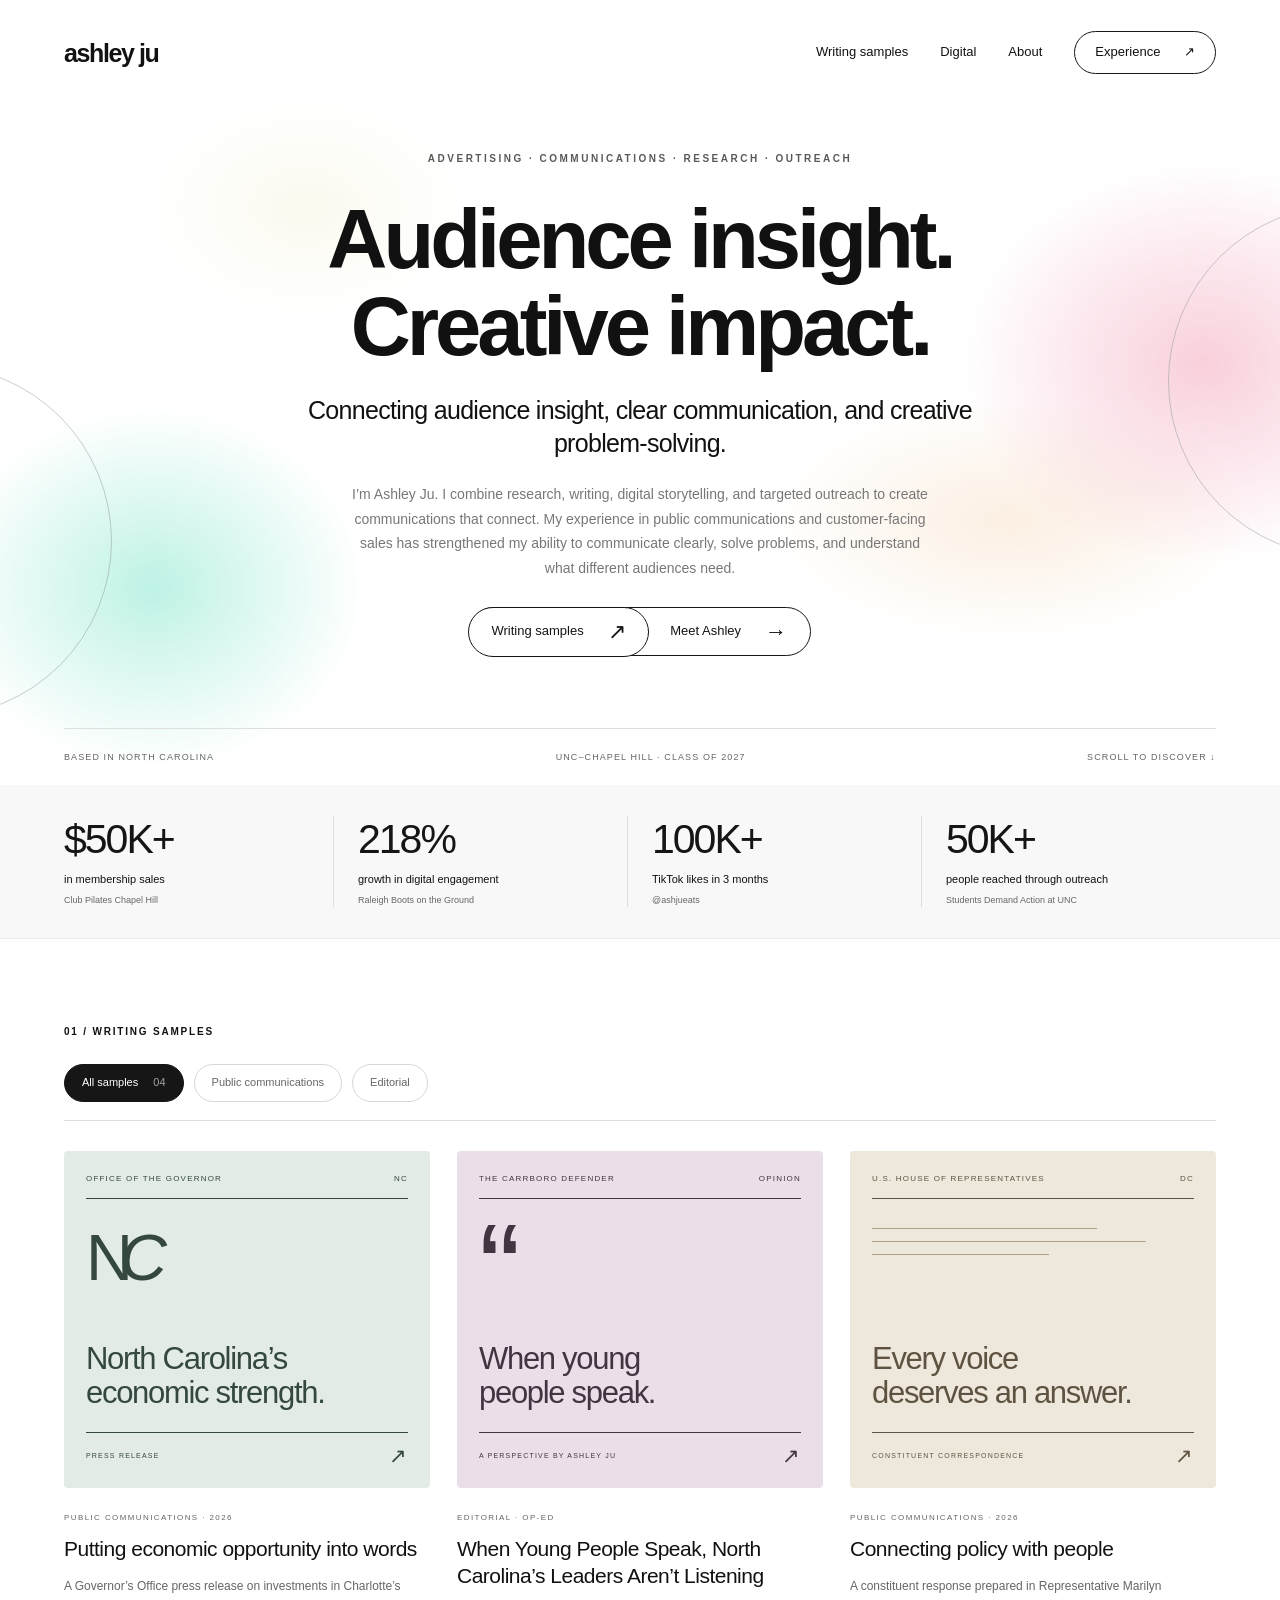
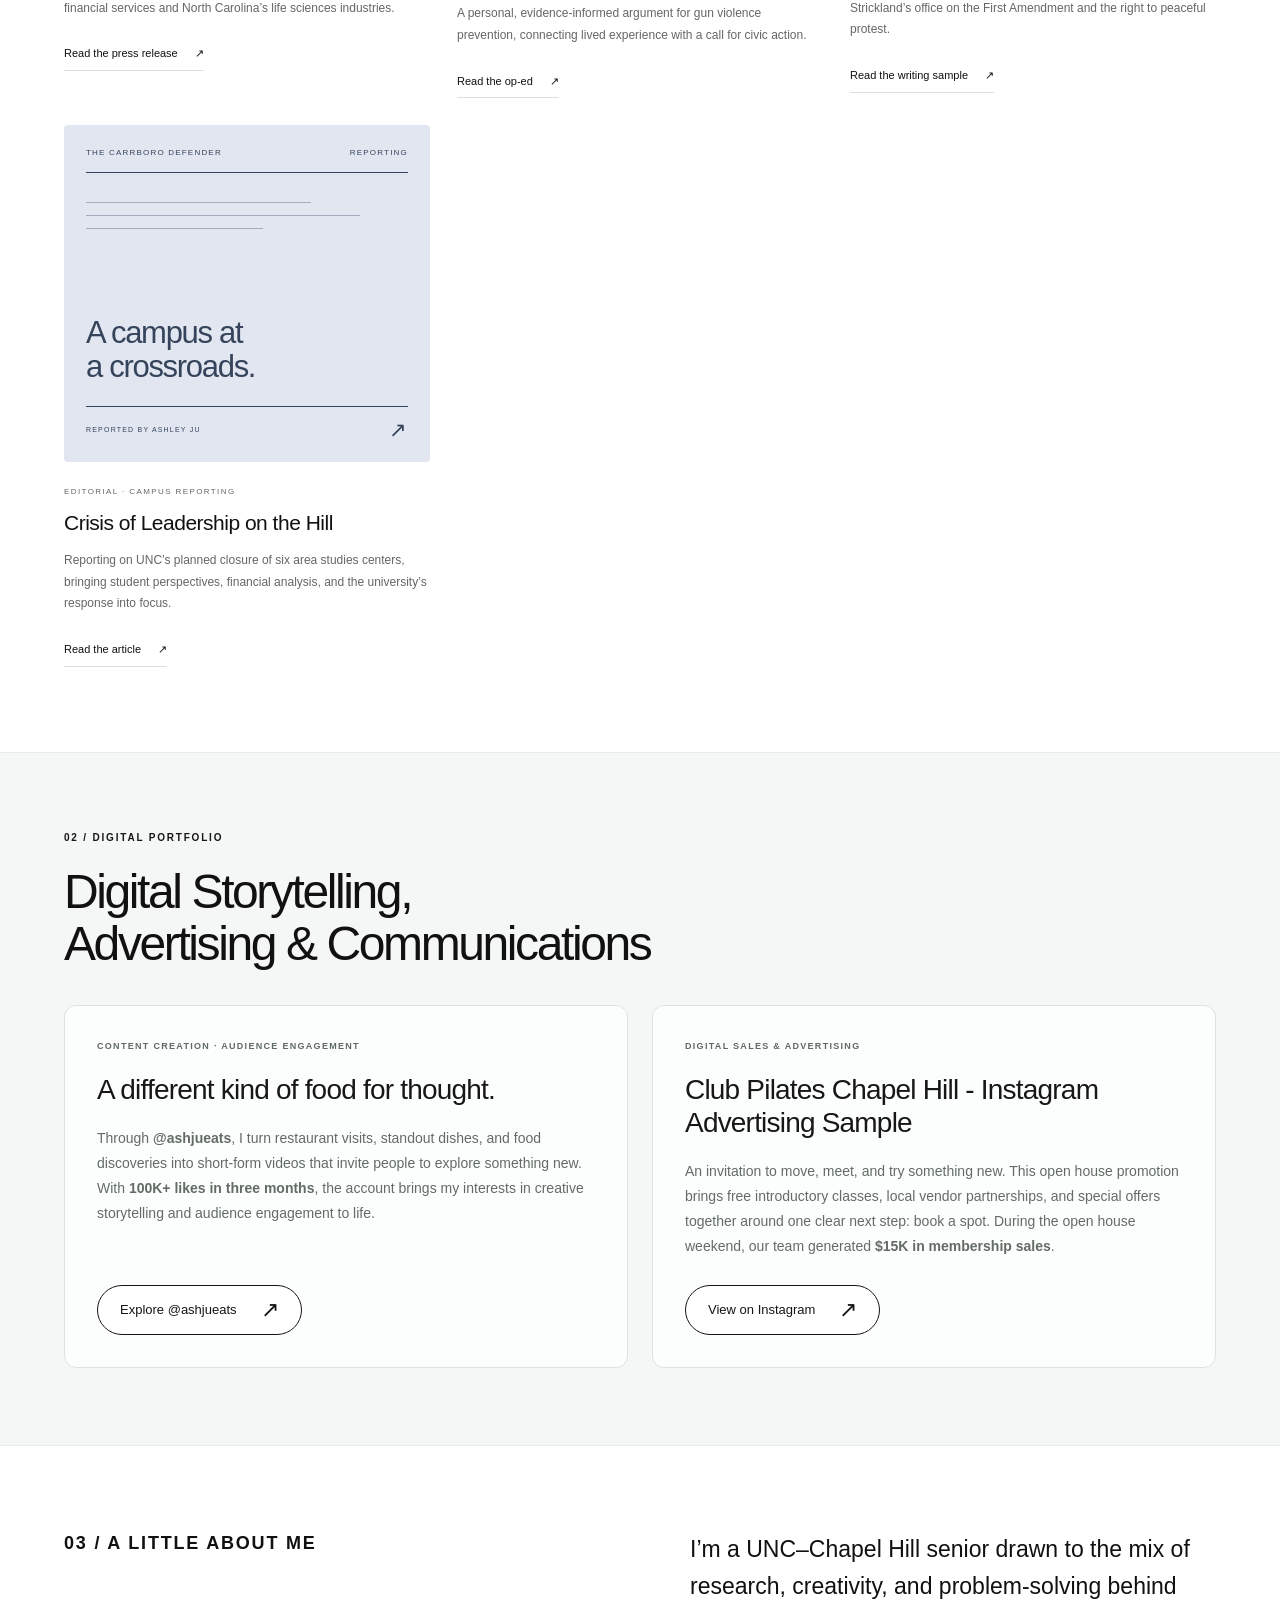
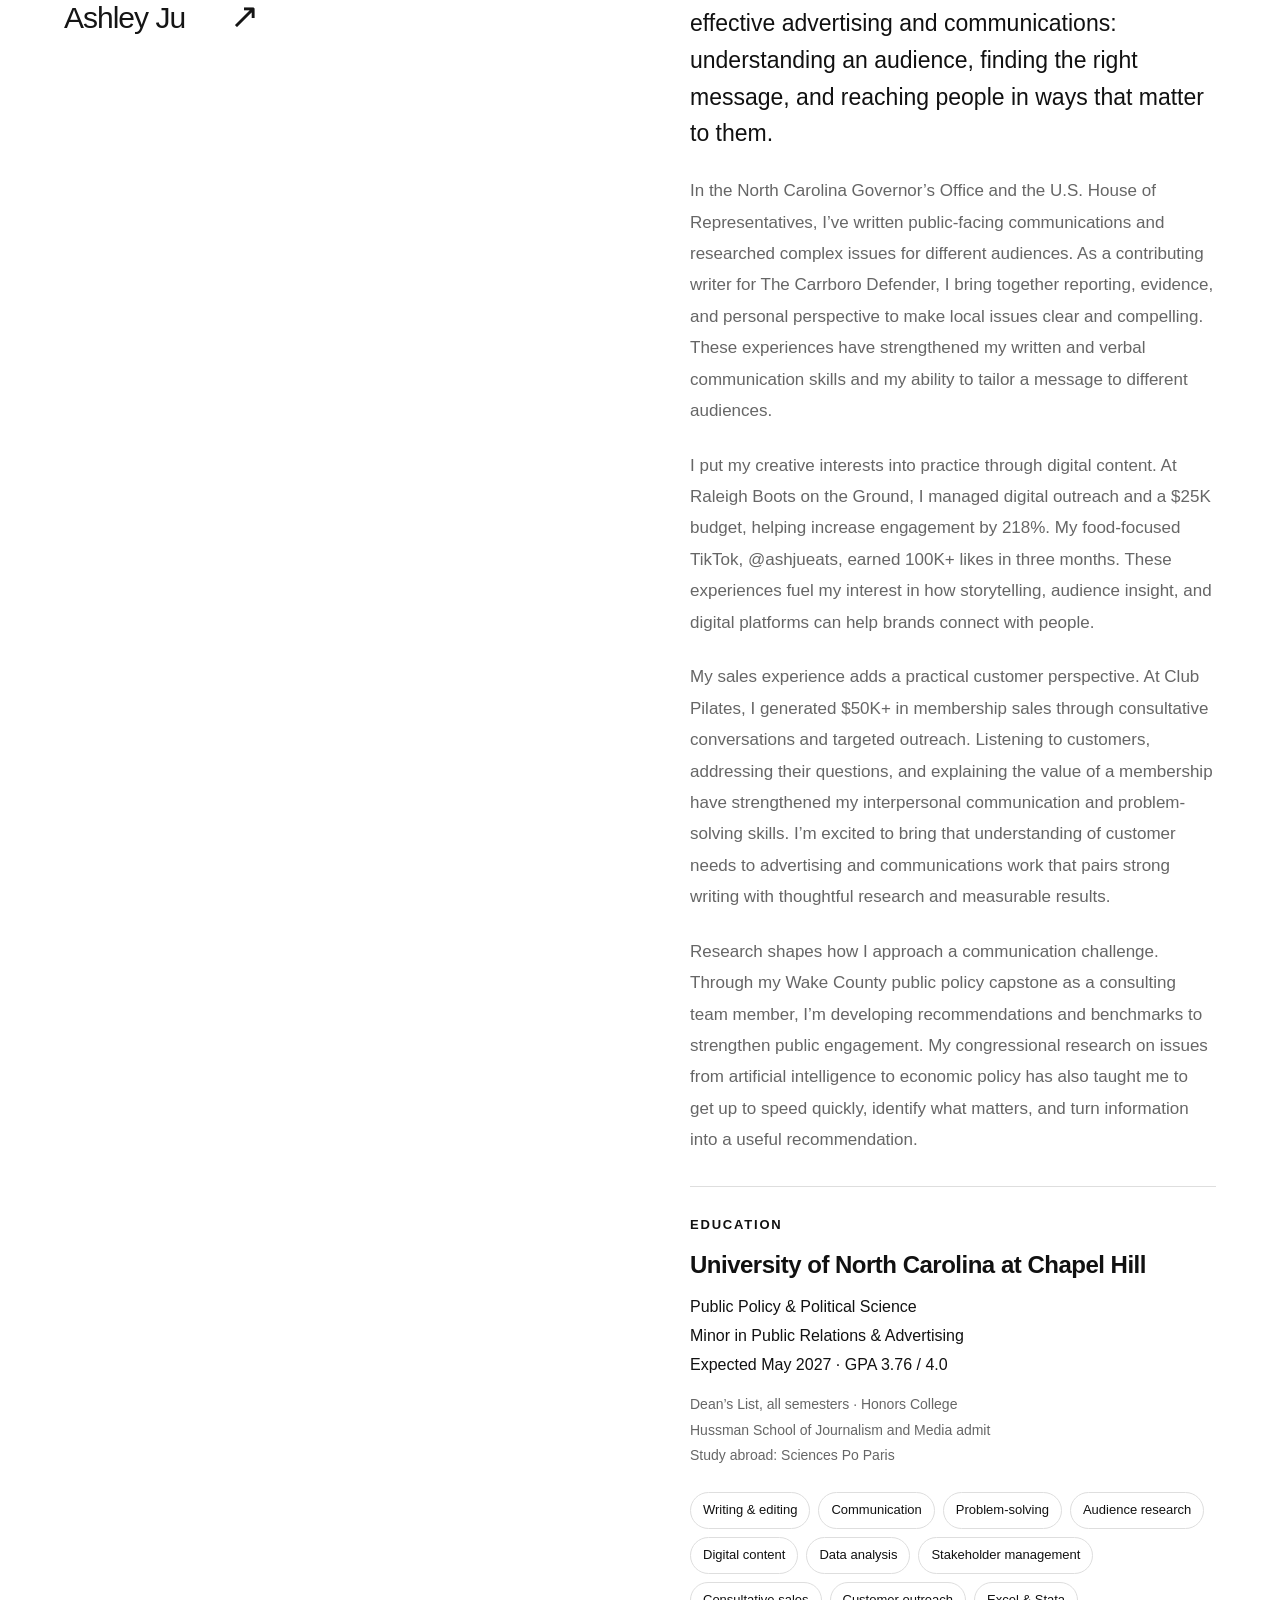
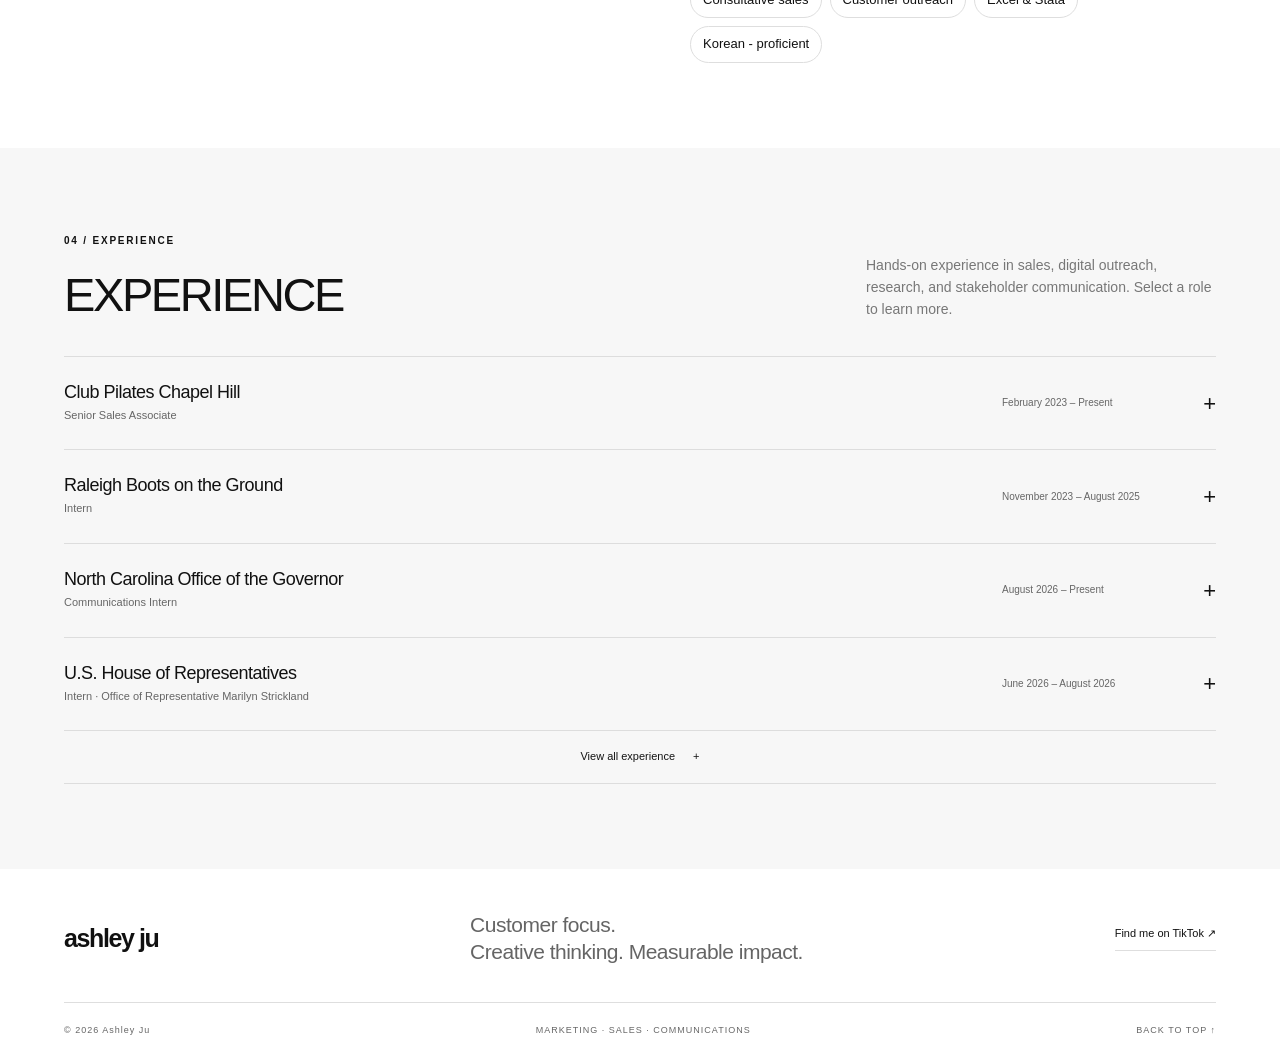
==== index.html @ 89a399e0 "Add files via upload" ====
<!doctype html>
<html lang="en"><head><meta charset="utf-8"><meta name="viewport" content="width=device-width,initial-scale=1"><meta name="description" content="Ashley Ju  -  research-driven writing, communications, and digital storytelling, with interests in advertising and audience strategy."><meta name="theme-color" content="#ffffff"><title>Ashley Ju | Writing, Communications & Marketing</title><link rel="icon" href="assets/favicon.svg"><link rel="stylesheet" href="style.css"></head>
<body><a class="skip" href="#main">Skip to content</a>
<header><a class="brand" href="#" aria-label="Ashley Ju home">ashley ju</a><nav aria-label="Main navigation"><a href="#work">Writing samples</a><a href="#digital">Digital</a><a href="#about">About</a><a class="nav-last" href="#experience">Experience <span>↗</span></a></nav></header>
<main id="main"><section class="hero wrap"><div class="eyebrow">ADVERTISING · COMMUNICATIONS · RESEARCH · OUTREACH</div><div class="hero-grid"><div><h1><span>Audience insight.</span><span>Creative impact.</span></h1><p class="hero-subtitle">Connecting audience insight, clear communication, and creative problem-solving.</p><p class="intro">I’m Ashley Ju. I combine research, writing, digital storytelling, and targeted outreach to create communications that connect. My experience in public communications and customer-facing sales has strengthened my ability to communicate clearly, solve problems, and understand what different audiences need.</p><div class="hero-actions"><a class="button" href="#work">Writing samples <span>↗</span></a><a class="button secondary" href="#about">Meet Ashley <span>→</span></a></div></div></div><div class="hero-foot"><span>BASED IN NORTH CAROLINA</span><span>UNC–CHAPEL HILL · CLASS OF 2027</span><a href="#work">SCROLL TO DISCOVER ↓</a></div></section>
<section class="metrics" aria-label="Selected results"><div class="wrap metric-grid"><div><strong>$50K+</strong><span>in membership sales<small>Club Pilates Chapel Hill</small></span></div><div><strong>218%</strong><span>growth in digital engagement<small>Raleigh Boots on the Ground</small></span></div><div><strong>100K+</strong><span>TikTok likes in 3 months<small>@ashjueats</small></span></div><div><strong>50K+</strong><span>people reached through outreach<small>Students Demand Action at UNC</small></span></div></div></section>
<section class="wrap section" id="work"><h2 class="eyebrow samples-label">01 / WRITING SAMPLES</h2><div class="filters" role="group" aria-label="Filter writing samples"><button class="active" data-filter="all" aria-pressed="true">All samples <span>04</span></button><button data-filter="public" aria-pressed="false">Public communications</button><button data-filter="editorial" aria-pressed="false">Editorial</button></div>
<div class="work-grid">
<article class="work-card" data-category="public"><a class="cover cover-press" href="assets/In%20Charlotte%2C%20Governor%20Stein%20Celebrates%20North%20Carolina%E2%80%99s%20Economic%20Strength.pdf" target="_blank" rel="noopener" aria-label="Read Governor’s Office press release PDF"><div class="cover-top">OFFICE OF THE GOVERNOR<span>NC</span></div><div class="press-mark">N<span>C</span></div><div class="cover-title">North Carolina’s<br>economic strength.</div><div class="cover-bottom">PRESS RELEASE<span>↗</span></div></a><div class="card-meta">PUBLIC COMMUNICATIONS · 2026</div><h3>Putting economic opportunity into words</h3><p>A Governor’s Office press release on investments in Charlotte’s financial services and North Carolina’s life sciences industries.</p><a class="text-link" href="assets/In%20Charlotte%2C%20Governor%20Stein%20Celebrates%20North%20Carolina%E2%80%99s%20Economic%20Strength.pdf" target="_blank" rel="noopener">Read the press release <span>↗</span></a></article>
<article class="work-card" data-category="editorial"><a class="cover cover-opinion" href="assets/When%20Young%20People%20Speak%2C%20North%20Carolina%E2%80%99s%20Leaders%20Aren%E2%80%99t%20Listening.pdf" target="_blank" rel="noopener" aria-label="Read Ashley Ju’s op-ed PDF"><div class="cover-top">THE CARRBORO DEFENDER<span>OPINION</span></div><div class="quote-mark">“</div><div class="cover-title">When young<br>people speak.</div><div class="cover-bottom">A PERSPECTIVE BY ASHLEY JU<span>↗</span></div></a><div class="card-meta">EDITORIAL · OP-ED</div><h3>When Young People Speak, North Carolina’s Leaders Aren’t Listening</h3><p>A personal, evidence-informed argument for gun violence prevention, connecting lived experience with a call for civic action.</p><a class="text-link" href="assets/When%20Young%20People%20Speak%2C%20North%20Carolina%E2%80%99s%20Leaders%20Aren%E2%80%99t%20Listening.pdf" target="_blank" rel="noopener">Read the op-ed <span>↗</span></a></article>
<article class="work-card" data-category="public"><a class="cover cover-house" href="assets/constituent-correspondence.pdf" target="_blank" rel="noopener" aria-label="Read congressional writing sample PDF"><div class="cover-top">U.S. HOUSE OF REPRESENTATIVES<span>DC</span></div><div class="letter-lines"><span></span><span></span><span></span></div><div class="cover-title">Every voice<br>deserves an answer.</div><div class="cover-bottom">CONSTITUENT CORRESPONDENCE<span>↗</span></div></a><div class="card-meta">PUBLIC COMMUNICATIONS · 2026</div><h3>Connecting policy with people</h3><p>A constituent response prepared in Representative Marilyn Strickland’s office on the First Amendment and the right to peaceful protest.</p><a class="text-link" href="assets/constituent-correspondence.pdf" target="_blank" rel="noopener">Read the writing sample <span>↗</span></a></article>
<article class="work-card" data-category="editorial"><a class="cover cover-reporting" href="assets/AREA%20STUDIES%20CENTERS%20CLOSING.pdf" target="_blank" rel="noopener" aria-label="Read Crisis of Leadership on the Hill PDF"><div class="cover-top">THE CARRBORO DEFENDER<span>REPORTING</span></div><div class="letter-lines"><span></span><span></span><span></span></div><div class="cover-title">A campus at<br>a crossroads.</div><div class="cover-bottom">REPORTED BY ASHLEY JU<span>↗</span></div></a><div class="card-meta">EDITORIAL · CAMPUS REPORTING</div><h3>Crisis of Leadership on the Hill</h3><p>Reporting on UNC’s planned closure of six area studies centers, bringing student perspectives, financial analysis, and the university’s response into focus.</p><a class="text-link" href="assets/AREA%20STUDIES%20CENTERS%20CLOSING.pdf" target="_blank" rel="noopener">Read the article <span>↗</span></a></article>
</div></section>
<section id="digital" class="digital"><div class="wrap digital-showcase"><div class="eyebrow">02 / DIGITAL PORTFOLIO</div><h2>Digital Storytelling,<br>Advertising &amp; Communications</h2><div class="digital-features"><article class="digital-feature"><div class="feature-category">CONTENT CREATION · AUDIENCE ENGAGEMENT</div><h3>A different kind of food for thought.</h3><p>Through <strong>@ashjueats</strong>, I turn restaurant visits, standout dishes, and food discoveries into short-form videos that invite people to explore something new. With <strong>100K+ likes in three months</strong>, the account brings my interests in creative storytelling and audience engagement to life.</p><a class="button light" href="https://www.tiktok.com/@ashjueats" target="_blank" rel="noopener">Explore @ashjueats <span>↗</span></a></article><article class="digital-feature"><div class="feature-category">DIGITAL SALES &amp; ADVERTISING</div><h3>Club Pilates Chapel Hill - Instagram Advertising Sample</h3><p>An invitation to move, meet, and try something new. This open house promotion brings free introductory classes, local vendor partnerships, and special offers together around one clear next step: book a spot. During the open house weekend, our team generated <strong>$15K in membership sales</strong>.</p><a class="button light" href="https://www.instagram.com/p/DWKb-F-Afgs/" target="_blank" rel="noopener">View on Instagram <span>↗</span></a></article></div></div></section>
<section class="wrap section" id="about"><div class="about-grid"><div><h2 class="eyebrow about-label">03 / A LITTLE ABOUT ME</h2><div class="signature">Ashley Ju <span>↗</span></div></div><div class="about-copy"><p class="large">I’m a UNC–Chapel Hill senior drawn to the mix of research, creativity, and problem-solving behind effective advertising and communications: understanding an audience, finding the right message, and reaching people in ways that matter to them.</p><p>In the North Carolina Governor’s Office and the U.S. House of Representatives, I’ve written public-facing communications and researched complex issues for different audiences. As a contributing writer for The Carrboro Defender, I bring together reporting, evidence, and personal perspective to make local issues clear and compelling. These experiences have strengthened my written and verbal communication skills and my ability to tailor a message to different audiences.</p><p>I put my creative interests into practice through digital content. At Raleigh Boots on the Ground, I managed digital outreach and a $25K budget, helping increase engagement by 218%. My food-focused TikTok, @ashjueats, earned 100K+ likes in three months. These experiences fuel my interest in how storytelling, audience insight, and digital platforms can help brands connect with people.</p><p>My sales experience adds a practical customer perspective. At Club Pilates, I generated $50K+ in membership sales through consultative conversations and targeted outreach. Listening to customers, addressing their questions, and explaining the value of a membership have strengthened my interpersonal communication and problem-solving skills. I’m excited to bring that understanding of customer needs to advertising and communications work that pairs strong writing with thoughtful research and measurable results.</p><p>Research shapes how I approach a communication challenge. Through my Wake County public policy capstone as a consulting team member, I’m developing recommendations and benchmarks to strengthen public engagement. My congressional research on issues from artificial intelligence to economic policy has also taught me to get up to speed quickly, identify what matters, and turn information into a useful recommendation.</p><div class="education"><span class="eyebrow">EDUCATION</span><h3>University of North Carolina at Chapel Hill</h3><p>Public Policy & Political Science<br>Minor in Public Relations & Advertising<br>Expected May 2027 · GPA 3.76 / 4.0</p><div class="education-notes">Dean’s List, all semesters · Honors College<br>Hussman School of Journalism and Media admit<br>Study abroad: Sciences Po Paris</div></div><div class="skills"><span>Writing & editing</span><span>Communication</span><span>Problem-solving</span><span>Audience research</span><span>Digital content</span><span>Data analysis</span><span>Stakeholder management</span><span>Consultative sales</span><span>Customer outreach</span><span>Excel & Stata</span><span>Korean  -  proficient</span></div></div></div></section>
<section class="experience section" id="experience"><div class="wrap"><div class="section-top"><div><div class="eyebrow">04 / EXPERIENCE</div><h2>EXPERIENCE</h2></div><p>Hands-on experience in sales, digital outreach, research, and stakeholder communication. Select a role to learn more.</p></div><div id="roles"></div><button class="more-button" id="more-roles" aria-expanded="false">View all experience <span>+</span></button></div></section>
<footer class="wrap"><div class="footer-top"><a href="#" class="brand">ashley ju</a><p>Customer focus.<br>Creative thinking. Measurable impact.</p><a class="text-link" href="https://www.tiktok.com/@ashjueats" target="_blank" rel="noopener">Find me on TikTok ↗</a></div><div class="footer-bottom"><span>© 2026 Ashley Ju</span><span>MARKETING · SALES · COMMUNICATIONS</span><a href="#">BACK TO TOP ↑</a></div></footer></main><script src="script.js"></script></body></html>
---- style.css ----
:root{--paper:#f6f3ea;--ink:#342b2b;--wine:#632b38;--muted:#736b66;--line:#d7d0c5;--peach:#eacbb7}*{box-sizing:border-box}html{scroll-behavior:smooth;scroll-padding-top:92px}body{margin:0;background:var(--paper);color:var(--ink);font:15px/1.6 Arial,Helvetica,sans-serif}a{color:inherit;text-decoration:none}button{font:inherit;cursor:pointer}a,button{-webkit-tap-highlight-color:transparent}a:focus-visible,button:focus-visible,summary:focus-visible{outline:3px solid #b97442;outline-offset:6px}.wrap{max-width:1280px;padding:0 64px;margin:auto}header{height:100px;max-width:1400px;margin:auto;padding:0 64px;display:flex;align-items:center;justify-content:space-between;border-bottom:1px solid var(--line)}.brand{font-family:Georgia,serif;font-size:32px;letter-spacing:-1.5px;font-weight:bold;display:flex;align-items:center;gap:14px}.brand span{color:var(--wine);font-size:33px}nav{display:flex;align-items:center;gap:32px;font-size:13px}nav a:hover,.text-link:hover{color:#a45753}.nav-last{border:1px solid var(--line);padding:9px 16px}.nav-last span{margin-left:20px}.eyebrow{font-size:10px;font-weight:600;letter-spacing:1.8px}.dot{display:inline-block;width:7px;height:7px;border-radius:50%;background:var(--wine);margin-right:9px}.hero{padding-top:53px}.hero-grid{display:grid;grid-template-columns:1.25fr 1fr;gap:70px;align-items:center;margin-top:28px}h1,h2,h3,p{margin:0}h1,h2{font-family:Georgia,'Times New Roman',serif;font-weight:400;letter-spacing:-3px;line-height:1.04}h1{font-size:clamp(52px,5.8vw,79px)}em{color:var(--wine);font-weight:400}.intro{max-width:470px;font-size:16px;color:var(--muted);margin:26px 0 27px;line-height:1.8}.button{display:inline-flex;justify-content:space-between;align-items:center;gap:42px;background:var(--wine);color:white;font-size:12px;padding:15px 22px}.button:hover{background:#843d4e}.button span{font-size:22px;line-height:1}.hero-art{background:var(--peach);min-height:405px;position:relative;padding:24px 30px;color:var(--wine);transform:rotate(2deg);margin:0 9px 15px 0;box-shadow:9px 10px 0 #e6e0d5}.art-label{font-size:9px;letter-spacing:2px}.big-star{position:absolute;font-size:105px;right:22px;top:33px;line-height:1}.art-type{font-family:Georgia,serif;font-size:65px;line-height:.99;letter-spacing:-3px;padding-top:50px}.art-type i{font-size:57px}.art-bottom{border-top:1px solid #ba9589;margin-top:28px;padding-top:15px;font-size:8px;letter-spacing:1px;display:flex;justify-content:space-between}.note{position:absolute;right:-24px;bottom:-19px;background:#f0e7ad;padding:15px 23px;transform:rotate(-9deg);color:#514b33;font:italic 18px/1.25 Georgia,serif;box-shadow:1px 3px 7px #0001}.hero-foot{display:flex;justify-content:space-between;border-top:1px solid var(--line);margin-top:63px;padding:21px 0;font-size:9px;letter-spacing:1.3px;color:var(--muted)}.metrics{background:#eae6dc;margin-top:18px}.metric-grid{display:grid;grid-template-columns:repeat(3,1fr);padding-top:31px;padding-bottom:31px;gap:28px}.metric-grid>div{display:flex;gap:20px;align-items:center;border-right:1px solid #cbc4b8}.metric-grid>div:last-child{border:0}.metric-grid strong{font:38px Georgia,serif;color:var(--wine);letter-spacing:-1.5px}.metric-grid span{font-size:11px;line-height:1.6}.metric-grid small{display:block;color:var(--muted);font-size:9px}.section{padding-top:91px;padding-bottom:95px}.section-top{display:flex;justify-content:space-between;gap:70px;align-items:end;margin-bottom:35px}h2{font-size:51px;margin-top:20px}.section-top>p{max-width:350px;color:var(--muted);font-size:14px}.filters{display:flex;gap:10px;margin:37px 0 30px;border-bottom:1px solid var(--line);padding-bottom:18px}.filters button{border:1px solid var(--line);background:transparent;border-radius:30px;font-size:11px;padding:9px 17px;color:var(--muted)}.filters button.active{color:var(--paper);background:var(--wine);border-color:var(--wine)}.filters span{margin-left:12px;opacity:.6}.work-grid{display:grid;grid-template-columns:repeat(3,1fr);gap:27px}.work-card[hidden]{display:none}.cover{display:flex;flex-direction:column;position:relative;height:337px;padding:22px;overflow:hidden;transition:transform .25s}.cover:hover{transform:translateY(-5px)}.cover-top,.cover-bottom{display:flex;justify-content:space-between;font-size:8px;letter-spacing:1.2px;align-items:center}.cover-top{border-bottom:1px solid currentColor;padding-bottom:12px}.cover-bottom{margin-top:auto;padding-top:12px;border-top:1px solid currentColor;font-size:7px}.cover-bottom span{font-size:21px;line-height:1}.cover-title{font:34px/1.1 Georgia,serif;letter-spacing:-1px;margin-bottom:22px}.cover-press{background:#d8dfd2;color:#344b3c}.press-mark{font:65px Georgia,serif;line-height:1.2;flex:1;padding-top:20px;letter-spacing:-13px}.press-mark span{font-style:italic}.cover-opinion{background:var(--wine);color:#f5e3ca}.quote-mark{font:125px/.9 Georgia,serif;flex:1;padding-top:13px;height:110px}.cover-house{background:#e7dcc9;color:#615041}.letter-lines{padding-top:29px;flex:1}.letter-lines span{display:block;width:70%;height:1px;background:#b4a38b;margin-bottom:12px}.letter-lines span:nth-child(2){width:85%}.letter-lines span:nth-child(3){width:55%}.card-meta{font-size:8px;letter-spacing:1.4px;margin:24px 0 10px;color:var(--muted)}h3{font:24px/1.2 Georgia,serif;letter-spacing:-.5px}.work-card p{font-size:12px;line-height:1.8;color:var(--muted);margin:14px 0 21px}.text-link{font-size:11px;border-bottom:1px solid var(--line);padding-bottom:7px;display:inline-block}.text-link span{margin-left:14px}.digital{background:var(--wine);color:var(--paper);padding:77px 0}.digital-grid{display:grid;grid-template-columns:1.1fr 1fr;gap:90px;align-items:center}.digital h2{font-size:53px;line-height:1.08}.digital em{color:var(--peach)}.digital p{color:#e3ced0;margin:26px 0;max-width:455px;font-size:14px;line-height:1.85}.light{background:var(--paper);color:var(--wine)}.light:hover{background:#eadcc9}.digital-tags{display:flex;gap:16px;font-size:8px;letter-spacing:1px;margin-top:34px;color:#dac0c2}.social-art{background:#e7b8a1;color:var(--wine);padding:25px;transform:rotate(-3deg);box-shadow:10px 10px 0 #52222d}.social-top,.social-bottom{display:flex;justify-content:space-between;font-size:9px;letter-spacing:1px}.social-top span{font-size:22px}.plate{width:250px;height:250px;border:2px solid #bd856f;outline:1px solid #bd856f;outline-offset:-13px;border-radius:50%;display:grid;place-items:center;background:#f4e4cc;margin:15px auto 27px;box-shadow:0 7px 0 #c5927b}.plate>div{font:65px/.9 Georgia,serif;letter-spacing:-4px;text-align:center;transform:rotate(-8deg)}.plate span,.plate i{display:block}.plate i{font-size:78px}.social-bottom{border-top:1px solid #bd856f;padding-top:15px;font-size:8px}.social-bottom b{align-self:end;font-weight:400}.about-grid{display:grid;grid-template-columns:1fr 1fr;gap:100px}.about-copy .large{font-size:20px;line-height:1.6;color:var(--ink)}.about-copy>p{margin-bottom:23px;font-size:14px;color:var(--muted)}.signature{font:italic 38px Georgia,serif;margin-top:39px;color:var(--wine)}.signature span{font-size:35px;margin-left:38px}.education{border-top:1px solid var(--line);margin-top:30px;padding-top:25px}.education h3{font-size:21px;margin:13px 0}.education p{font-size:13px}.education-notes{font-size:11px;color:var(--muted);margin-top:13px}.skills{display:flex;flex-wrap:wrap;gap:8px;margin-top:24px}.skills span{font-size:10px;border:1px solid var(--line);padding:5px 9px}.experience{background:#ece8df}.role{border-top:1px solid #cdc5b8}.role summary{list-style:none;display:grid;grid-template-columns:1fr 170px 24px;gap:20px;align-items:center;padding:23px 0;cursor:pointer}.role summary::-webkit-details-marker{display:none}.role h3{font:20px Georgia,serif}.role .position{font-size:11px;color:var(--muted);margin-top:4px}.role time{font-size:10px;color:var(--muted)}.role .plus{font-size:22px;text-align:right}.role[open] .plus{transform:rotate(45deg)}.role .details{font-size:13px;line-height:1.8;max-width:740px;padding:0 45px 25px 0;color:#625a55}.role.extra{display:none}.show-all .role.extra{display:block}.more-button{width:100%;background:none;border:0;border-top:1px solid #cdc5b8;border-bottom:1px solid #cdc5b8;padding:17px;text-align:center;font-size:11px;color:var(--wine)}.more-button span{margin-left:15px}footer{padding-top:42px!important;padding-bottom:20px!important}.footer-top{display:flex;justify-content:space-between;align-items:center;padding-bottom:37px}.footer-top p{font:italic 21px/1.3 Georgia,serif;color:var(--wine)}.footer-bottom{display:flex;justify-content:space-between;border-top:1px solid var(--line);padding-top:20px;font-size:9px;letter-spacing:1px;color:var(--muted)}.skip{position:absolute;top:-60px;left:10px;background:white;z-index:10;padding:10px}.skip:focus{top:10px}@media(min-width:1450px){.hero{padding-top:67px}.hero-grid{margin-top:40px}}@media(max-width:1050px){.wrap{padding-left:34px;padding-right:34px}header{padding:0 34px}.hero-grid{gap:35px}h1{font-size:61px}.art-type{font-size:54px}.art-type i{font-size:47px}.hero-art{min-height:370px}.metric-grid>div{display:block}.metric-grid strong{display:block}.cover{height:315px;padding:17px}.cover-title{font-size:29px}.digital-grid{gap:45px}.digital h2{font-size:45px}.about-grid{gap:55px}.plate{width:225px;height:225px}}@media(max-width:720px){.wrap{padding-left:23px;padding-right:23px}header{height:79px;padding:0 23px}.brand{font-size:27px;gap:8px}.brand span{font-size:26px}nav{gap:16px;font-size:11px}nav .nav-last{display:none}.hero{padding-top:32px}.eyebrow{font-size:8px;letter-spacing:1.4px}.hero-grid{grid-template-columns:1fr;gap:43px;margin-top:24px}h1{font-size:57px;letter-spacing:-2.8px}.intro{font-size:14px;max-width:400px}.hero-art{width:calc(100% - 23px);max-width:440px;margin:0 auto;min-height:359px;padding:22px 27px}.art-type{font-size:59px;padding-top:36px}.art-type i{font-size:52px}.hero-foot{margin-top:46px;font-size:8px;gap:15px}.hero-foot span:nth-child(2){display:none}.metric-grid{gap:12px;padding-top:24px;padding-bottom:24px}.metric-grid strong{font-size:29px}.metric-grid span{font-size:9px}.metric-grid small{font-size:8px;line-height:1.5;margin-top:6px}.section{padding-top:62px;padding-bottom:62px}.section-top{display:block;margin-bottom:23px}h2{font-size:43px;letter-spacing:-2px}.section-top>p{margin-top:23px;font-size:13px}.filters{gap:7px;flex-wrap:wrap;margin-top:28px}.filters button{font-size:10px;padding:8px 12px}.work-grid{grid-template-columns:1fr;gap:42px}.cover{height:350px;padding:24px}.cover-title{font-size:39px}.cover-top{font-size:9px}.cover-bottom{font-size:8px}.press-mark{font-size:75px}.work-card h3{font-size:26px}.work-card p{font-size:13px}.card-meta{font-size:9px}.text-link{font-size:12px}.digital{padding:60px 0}.digital-grid{grid-template-columns:1fr;gap:44px}.digital h2{font-size:43px}.digital-tags{gap:12px;font-size:7px}.social-art{margin:0 10px}.plate{width:240px;height:240px}.about-grid{grid-template-columns:1fr;gap:35px}.signature{margin-top:27px}.about-copy .large{font-size:19px}.role summary{grid-template-columns:1fr 20px;gap:8px;padding:21px 0}.role time{grid-row:2;grid-column:1}.role .plus{grid-row:1;grid-column:2}.role h3{font-size:19px}.role .details{padding-right:15px}.footer-top{gap:27px;flex-wrap:wrap}.footer-top p{font-size:19px}.footer-bottom{font-size:7px;gap:12px}.footer-bottom span:nth-child(2){display:none}}@media(prefers-reduced-motion:reduce){html{scroll-behavior:auto}*{transition:none!important}}

.cover-reporting{background:#d9dfe8;color:#33465c}
.cover-reporting .letter-lines span{background:#a2aec0}

/* Four results, with room for labels at every screen size. */
.metric-grid{grid-template-columns:repeat(4,minmax(0,1fr));gap:24px}
.metric-grid>div{display:block;padding-right:18px}
.metric-grid strong{display:block;margin-bottom:8px;font-size:40px}
.metric-grid span{display:block;font-size:11px}
.metric-grid small{font-size:9px;margin-top:4px}
.footer-top p{max-width:350px}
@media(max-width:900px){.metric-grid{grid-template-columns:repeat(2,minmax(0,1fr));gap:25px}.metric-grid>div:nth-child(2){border-right:0}}
@media(max-width:720px){.metric-grid strong{font-size:34px}.metric-grid span{font-size:10px}.hero>.eyebrow{max-width:310px;line-height:1.8}.footer-top p{font-size:18px}}

/* Minimal, typography-led visual direction. */
:root{--paper:#fff;--ink:#111;--wine:#151515;--muted:#666;--line:#dedede;--peach:#dfede5}
body{font-family:Arial,Helvetica,sans-serif;background:#fff}
header{border:0;height:105px;position:relative;z-index:2;max-width:1400px}
.brand{font-family:Arial,Helvetica,sans-serif;font-size:25px;font-weight:700;letter-spacing:-1.4px}
.brand span{font-size:29px;color:#36845e}
nav{gap:32px;font-size:13px}
.nav-last{border:1.5px solid #171717;border-radius:40px;padding:10px 20px}
.hero{max-width:none;position:relative;isolation:isolate;overflow:hidden;padding:45px max(64px,calc((100vw - 1152px)/2)) 0;text-align:center;background:radial-gradient(ellipse 210px 180px at 12% 71%,#9cebd8a8,transparent 100%),radial-gradient(ellipse 240px 200px at 94% 38%,#f3a7bd8a,transparent 100%),radial-gradient(ellipse 240px 120px at 79% 61%,#f6d8b767,transparent 100%),radial-gradient(ellipse 160px 110px at 24% 15%,#f0ecc84a,transparent 100%)}
.hero:before,.hero:after{content:'';position:absolute;border:1px solid #8c96947a;border-radius:50%;width:350px;height:350px;z-index:-1;pointer-events:none}
.hero:before{left:-240px;top:260px}.hero:after{right:-240px;top:100px}
.hero .eyebrow{font-size:10px;letter-spacing:2.5px;color:#595959}
.hero-grid{display:block;margin:29px auto 0;max-width:970px}
h1,h2,h3{font-family:Arial,Helvetica,sans-serif}
h1{font-size:clamp(62px,8vw,112px);font-weight:750;line-height:.96;letter-spacing:-6px}
h1 br{display:none}
h1 br:after{content:' '}
.hero-subtitle{font-size:29px;line-height:1.3;letter-spacing:-.7px;margin-top:24px}
.hero-subtitle br{display:none}
.intro{font-size:14px;line-height:1.75;max-width:585px;margin:23px auto 27px;color:#777}
.hero-actions{display:inline-flex;gap:0;border:1.5px solid #161616;border-radius:50px;background:#ffffffa8;margin-bottom:11px}
.button{background:#fff;color:#151515;border:1.5px solid #151515;border-radius:40px;font-size:13px;padding:13px 22px;gap:24px}
.hero-actions .button{margin:-1.5px}
.hero-actions .secondary{border-color:transparent;background:transparent;margin:0;padding:11.5px 22px}
.button:hover{background:#151515;color:#fff}
.hero-foot{max-width:1152px;margin:61px auto 0;padding:21px 0;letter-spacing:1.1px}
.metrics{margin-top:0;background:#f7f8f7;border-bottom:1px solid #ededed}
.metric-grid strong{font-family:Arial,Helvetica,sans-serif;font-weight:500;letter-spacing:-2px;font-size:41px}
.metric-grid>div{border-color:#dedede}
h2{font-size:47px;font-weight:500;line-height:1.1;letter-spacing:-2.4px}
em{font-style:normal;color:#707975}
.section{padding-top:85px;padding-bottom:85px}
.section-top>p{color:#777}
.filters button{border-color:#d7d7d7}.filters button.active{background:#161616;border-color:#161616}
.cover{border-radius:4px}.cover-opinion{background:#eadfe9;color:#433442}.cover-press{background:#e2ece5;color:#34483e}.cover-house{background:#eee8dc;color:#5e5341}.cover-reporting{background:#e1e6f0;color:#35445b}
.cover-title,.quote-mark,.press-mark{font-family:Arial,Helvetica,sans-serif}
.cover-title{font-size:31px;font-weight:500;letter-spacing:-1.3px}
h3{font-size:21px;line-height:1.3;letter-spacing:-.5px;font-weight:500}
.digital{background:#f4f7f5;color:#171717;position:relative;border-top:1px solid #e7ece8;border-bottom:1px solid #e7ece8}
.digital h2{font-size:48px}.digital em{color:#627e6d}.digital p{color:#626c65}.digital-tags{color:#657468}
.social-art{background:#e1ebdf;color:#304537;transform:none;border-radius:8px;box-shadow:none;border:1px solid #c8d6c5}
.plate{background:#f9fbf7;box-shadow:0 7px 0 #c9d8c2;border-color:#acbea4;outline-color:#acbea4}
.social-bottom{border-color:#b7c7b1}
.about-copy .large{font-size:21px}.signature{font-family:Arial,Helvetica,sans-serif;font-style:normal;font-size:30px;letter-spacing:-1px}.education h3{font-weight:600}.skills span{border-radius:30px;padding:6px 11px}
.experience{background:#f7f7f7}.role{border-color:#ddd}.role h3{font-family:Arial,Helvetica,sans-serif;font-size:18px}.role summary{padding:25px 0}.more-button{border-color:#ddd}
.footer-top p{font-family:Arial,Helvetica,sans-serif;font-style:normal;letter-spacing:-.5px;color:#656565}
@media(max-width:1050px){.hero{padding-left:34px;padding-right:34px}.hero-grid{max-width:830px}h1{font-size:84px;letter-spacing:-4.5px}h1 br{display:block}.hero-subtitle{font-size:26px}.hero:before{left:-290px}.hero:after{right:-290px}.cover-title{font-size:28px}}
@media(max-width:720px){header{height:84px;padding:0 23px}.brand{font-size:24px}nav{gap:15px;font-size:10px}.hero{padding:37px 23px 0;background:radial-gradient(ellipse 150px 160px at 0% 65%,#a2ecda80,transparent 100%),radial-gradient(ellipse 140px 160px at 100% 26%,#f3b9cf70,transparent 100%)}.hero .eyebrow{font-size:8px;letter-spacing:1.5px;max-width:none}.hero-grid{margin-top:30px}h1{font-size:57px;letter-spacing:-3px;line-height:1.01}.hero-subtitle{font-size:22px;margin-top:23px}.hero-subtitle br{display:block}.intro{font-size:13px;margin:23px auto 27px;max-width:355px}.hero-actions .button{font-size:11px;padding:12px 16px;gap:15px}.hero-actions .secondary{padding:10.5px 16px}.hero-foot{margin-top:42px;font-size:7px}.hero:before,.hero:after{width:260px;height:260px}.hero:before{left:-230px;top:260px}.hero:after{right:-235px;top:95px}.section{padding-top:58px;padding-bottom:58px}h2,.digital h2{font-size:38px;letter-spacing:-1.9px}.cover-title{font-size:38px}.metric-grid strong{font-size:35px}.about-copy .large{font-size:19px}.footer-top p{font-size:17px}}
@media(prefers-reduced-motion:no-preference){.button,.filters button{transition:background .2s,color .2s}}

.hero h1{font-size:clamp(48px,6.5vw,88px);letter-spacing:-4px;line-height:1.04}.hero h1>span{display:block}.hero-subtitle{max-width:700px;margin-left:auto;margin-right:auto;font-size:25px}@media(max-width:720px){.hero h1{font-size:clamp(36px,8.9vw,61px);letter-spacing:-1.9px}.hero-subtitle{font-size:20px;max-width:340px}}

.digital-grid{display:block;max-width:1000px}.digital-grid>div{max-width:790px}.digital p{max-width:700px}.digital-tags{flex-wrap:wrap}.hero .eyebrow{line-height:1.8}

#digital h2,#digital h2 em,#about h2,#about h2 em,#experience h2,#experience h2 em{color:var(--ink)}
#work .samples-label{font-family:Arial,Helvetica,sans-serif;font-size:10px;line-height:1.6;font-weight:600;letter-spacing:1.8px;margin:0}
#work .filters{margin-top:24px}

#about .about-label{font-size:18px;font-weight:600;letter-spacing:1.8px;line-height:1.4;margin-top:0}@media(max-width:720px){#about .about-label{font-size:16px}}

.digital-ad{border-top:1px solid var(--line);margin-top:42px;padding-top:32px}.digital-ad h3{font-size:28px;margin:14px 0 22px}

.digital-showcase>h2{max-width:780px;margin-bottom:36px}.digital-features{display:grid;grid-template-columns:1fr 1fr;gap:24px}.digital-feature{display:flex;flex-direction:column;padding:32px;border:1px solid #dce4de;border-radius:12px;background:#ffffffc9}.feature-category{font-size:9px;line-height:1.8;letter-spacing:1.3px;font-weight:600;color:#5e6b62}.digital-feature h3{font-size:28px;line-height:1.18;margin:18px 0 0;letter-spacing:-.8px}.digital-feature p{font-size:14px;line-height:1.8;margin:20px 0 26px;max-width:none}.digital-feature .button{align-self:flex-start;margin-top:auto}@media(max-width:720px){.digital-features{grid-template-columns:1fr;gap:18px}.digital-feature{padding:25px}.digital-feature h3{font-size:25px}.digital-showcase>h2{font-size:36px;margin-bottom:27px}.digital-showcase>h2 br{display:none}}

.about-copy>p{font-size:17px;line-height:1.85}.about-copy .large{font-size:23px;line-height:1.6}.education .eyebrow{font-size:13px}.education h3{font-size:24px;line-height:1.3}.education p{font-size:16px;line-height:1.8}.education-notes{font-size:14px;line-height:1.8}.skills span{font-size:13px;padding:7px 12px}@media(max-width:720px){.about-copy>p{font-size:16px}.about-copy .large{font-size:21px}.education h3{font-size:22px}.education p{font-size:15px}.skills span{font-size:12px}}
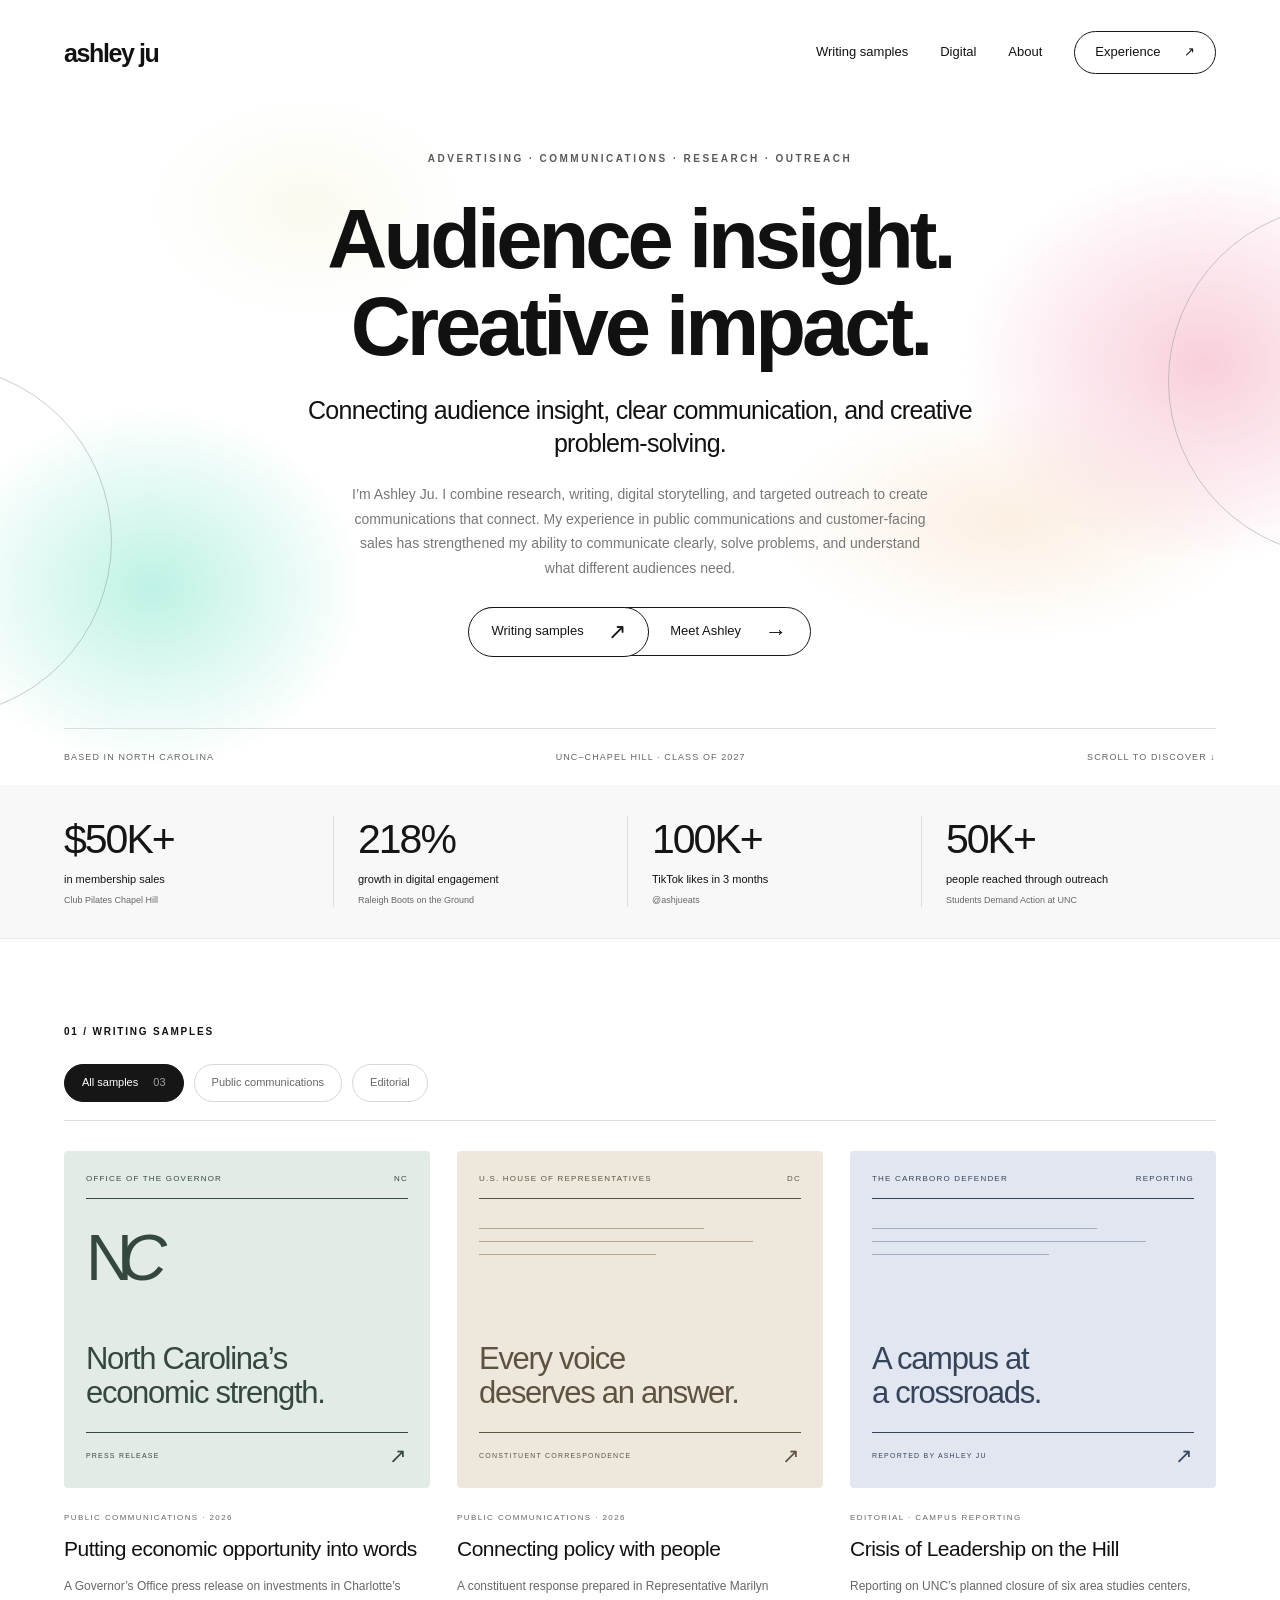
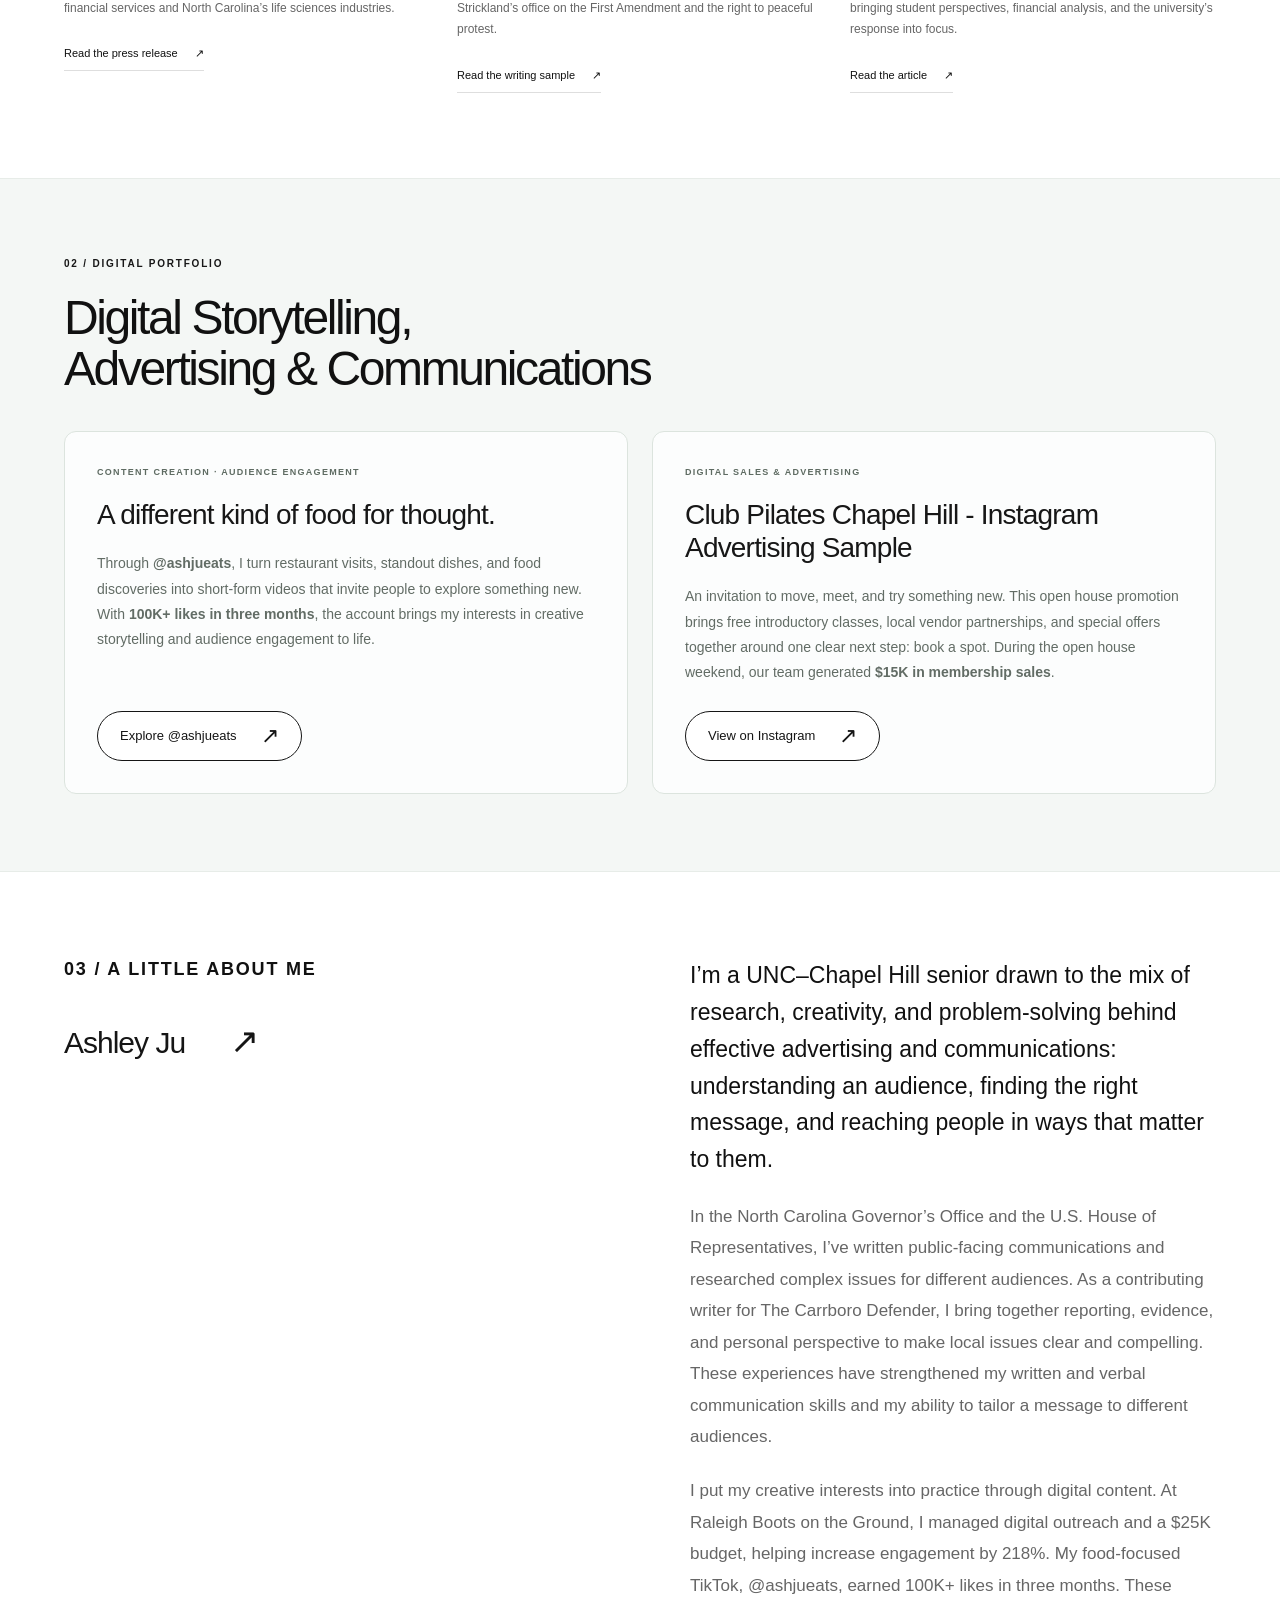
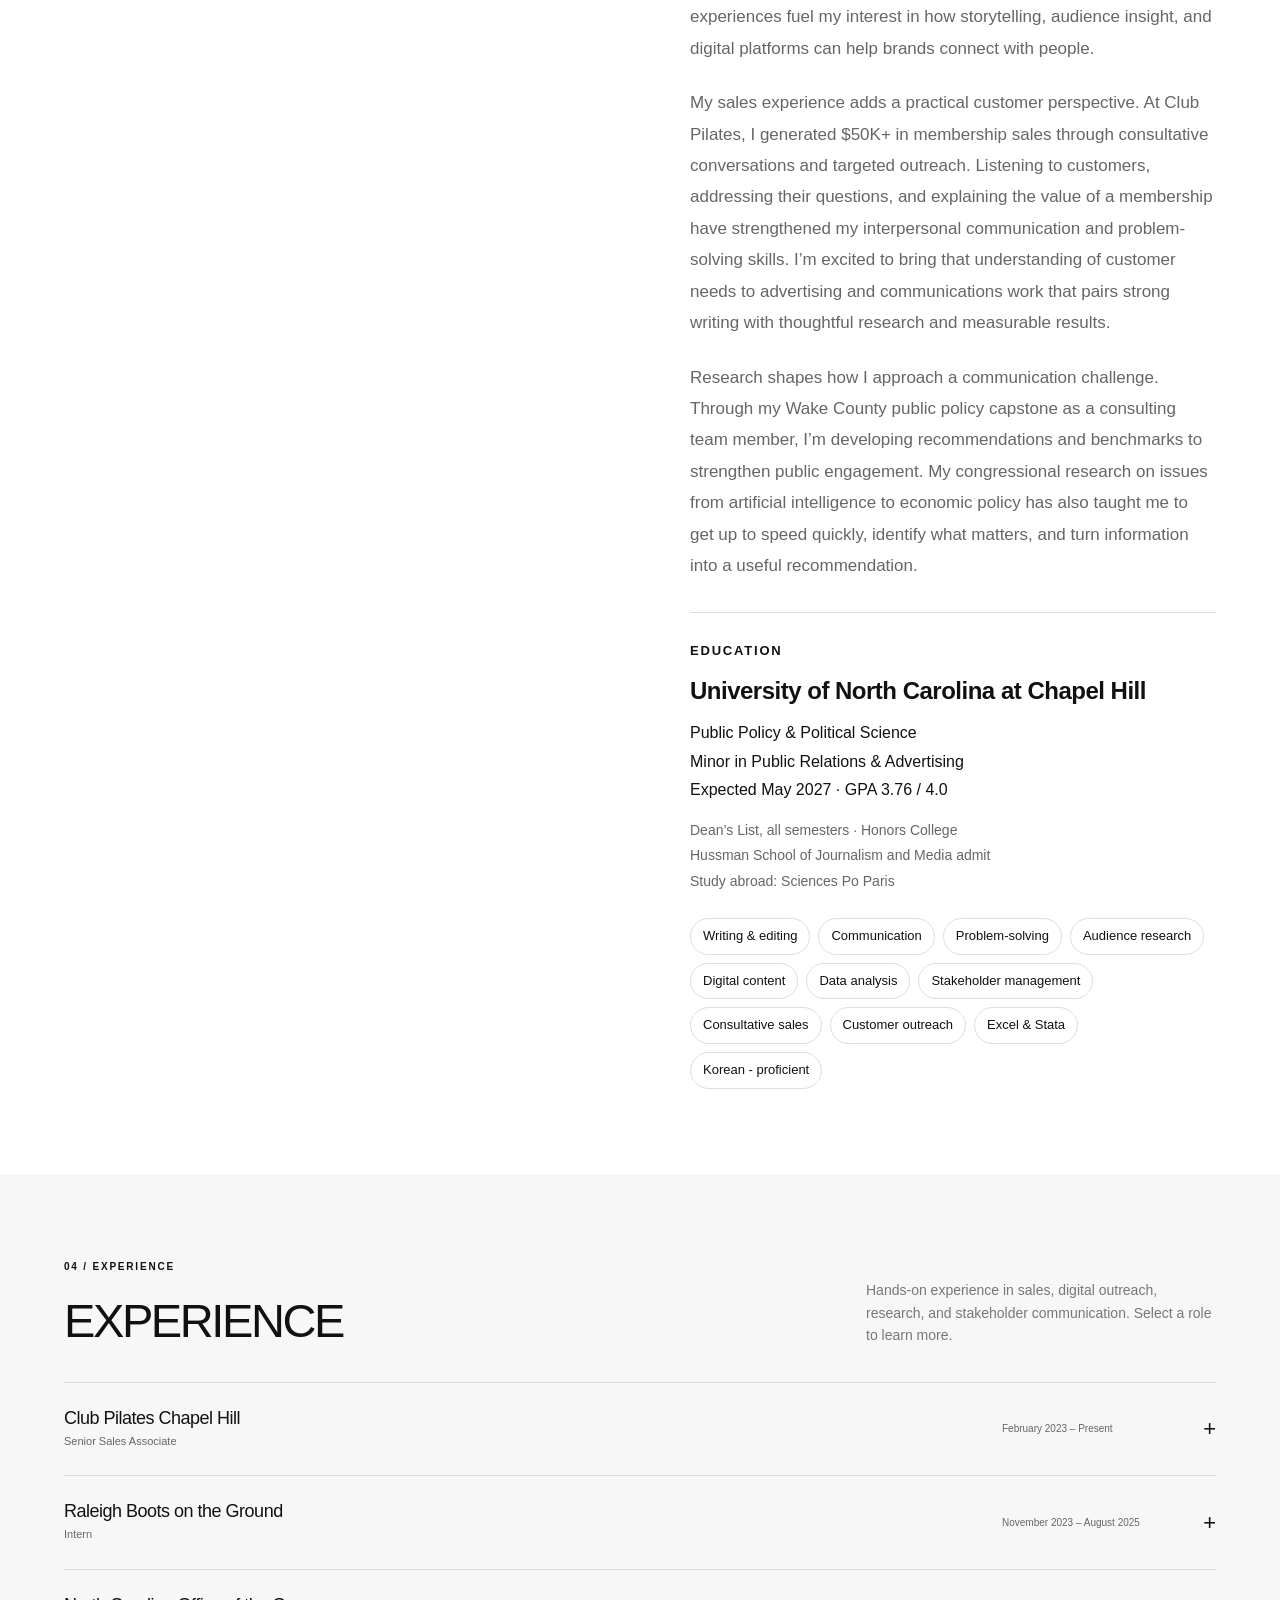
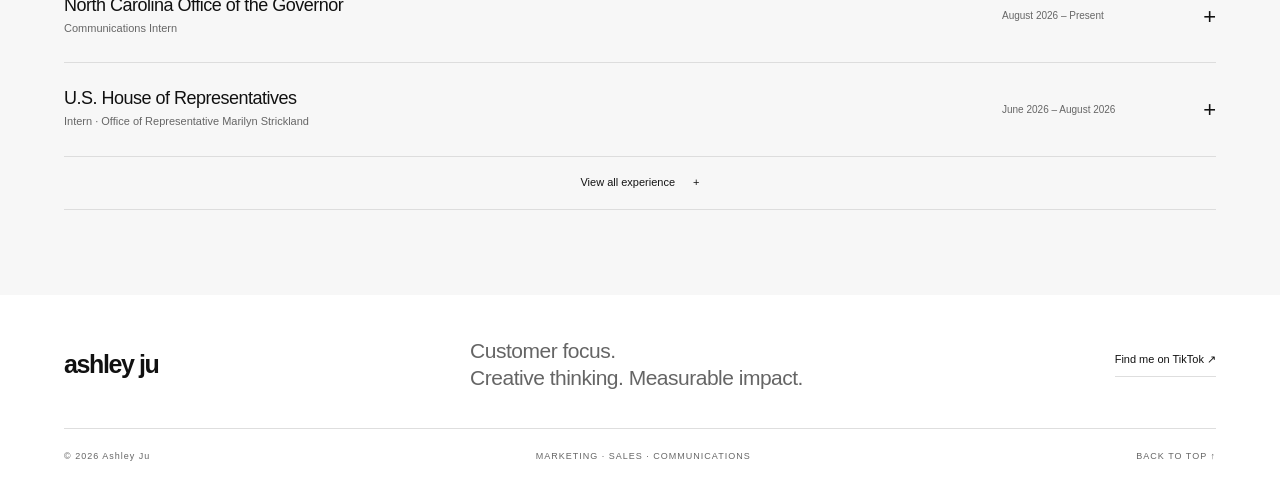
==== commit 172c1447: "Add files via upload" ====
--- a/index.html
+++ b/index.html
@@ -4,10 +4,9 @@
 <header><a class="brand" href="#" aria-label="Ashley Ju home">ashley ju</a><nav aria-label="Main navigation"><a href="#work">Writing samples</a><a href="#digital">Digital</a><a href="#about">About</a><a class="nav-last" href="#experience">Experience <span>↗</span></a></nav></header>
 <main id="main"><section class="hero wrap"><div class="eyebrow">ADVERTISING · COMMUNICATIONS · RESEARCH · OUTREACH</div><div class="hero-grid"><div><h1><span>Audience insight.</span><span>Creative impact.</span></h1><p class="hero-subtitle">Connecting audience insight, clear communication, and creative problem-solving.</p><p class="intro">I’m Ashley Ju. I combine research, writing, digital storytelling, and targeted outreach to create communications that connect. My experience in public communications and customer-facing sales has strengthened my ability to communicate clearly, solve problems, and understand what different audiences need.</p><div class="hero-actions"><a class="button" href="#work">Writing samples <span>↗</span></a><a class="button secondary" href="#about">Meet Ashley <span>→</span></a></div></div></div><div class="hero-foot"><span>BASED IN NORTH CAROLINA</span><span>UNC–CHAPEL HILL · CLASS OF 2027</span><a href="#work">SCROLL TO DISCOVER ↓</a></div></section>
 <section class="metrics" aria-label="Selected results"><div class="wrap metric-grid"><div><strong>$50K+</strong><span>in membership sales<small>Club Pilates Chapel Hill</small></span></div><div><strong>218%</strong><span>growth in digital engagement<small>Raleigh Boots on the Ground</small></span></div><div><strong>100K+</strong><span>TikTok likes in 3 months<small>@ashjueats</small></span></div><div><strong>50K+</strong><span>people reached through outreach<small>Students Demand Action at UNC</small></span></div></div></section>
-<section class="wrap section" id="work"><h2 class="eyebrow samples-label">01 / WRITING SAMPLES</h2><div class="filters" role="group" aria-label="Filter writing samples"><button class="active" data-filter="all" aria-pressed="true">All samples <span>04</span></button><button data-filter="public" aria-pressed="false">Public communications</button><button data-filter="editorial" aria-pressed="false">Editorial</button></div>
+<section class="wrap section" id="work"><h2 class="eyebrow samples-label">01 / WRITING SAMPLES</h2><div class="filters" role="group" aria-label="Filter writing samples"><button class="active" data-filter="all" aria-pressed="true">All samples <span>03</span></button><button data-filter="public" aria-pressed="false">Public communications</button><button data-filter="editorial" aria-pressed="false">Editorial</button></div>
 <div class="work-grid">
 <article class="work-card" data-category="public"><a class="cover cover-press" href="assets/In%20Charlotte%2C%20Governor%20Stein%20Celebrates%20North%20Carolina%E2%80%99s%20Economic%20Strength.pdf" target="_blank" rel="noopener" aria-label="Read Governor’s Office press release PDF"><div class="cover-top">OFFICE OF THE GOVERNOR<span>NC</span></div><div class="press-mark">N<span>C</span></div><div class="cover-title">North Carolina’s<br>economic strength.</div><div class="cover-bottom">PRESS RELEASE<span>↗</span></div></a><div class="card-meta">PUBLIC COMMUNICATIONS · 2026</div><h3>Putting economic opportunity into words</h3><p>A Governor’s Office press release on investments in Charlotte’s financial services and North Carolina’s life sciences industries.</p><a class="text-link" href="assets/In%20Charlotte%2C%20Governor%20Stein%20Celebrates%20North%20Carolina%E2%80%99s%20Economic%20Strength.pdf" target="_blank" rel="noopener">Read the press release <span>↗</span></a></article>
-<article class="work-card" data-category="editorial"><a class="cover cover-opinion" href="assets/When%20Young%20People%20Speak%2C%20North%20Carolina%E2%80%99s%20Leaders%20Aren%E2%80%99t%20Listening.pdf" target="_blank" rel="noopener" aria-label="Read Ashley Ju’s op-ed PDF"><div class="cover-top">THE CARRBORO DEFENDER<span>OPINION</span></div><div class="quote-mark">“</div><div class="cover-title">When young<br>people speak.</div><div class="cover-bottom">A PERSPECTIVE BY ASHLEY JU<span>↗</span></div></a><div class="card-meta">EDITORIAL · OP-ED</div><h3>When Young People Speak, North Carolina’s Leaders Aren’t Listening</h3><p>A personal, evidence-informed argument for gun violence prevention, connecting lived experience with a call for civic action.</p><a class="text-link" href="assets/When%20Young%20People%20Speak%2C%20North%20Carolina%E2%80%99s%20Leaders%20Aren%E2%80%99t%20Listening.pdf" target="_blank" rel="noopener">Read the op-ed <span>↗</span></a></article>
 <article class="work-card" data-category="public"><a class="cover cover-house" href="assets/constituent-correspondence.pdf" target="_blank" rel="noopener" aria-label="Read congressional writing sample PDF"><div class="cover-top">U.S. HOUSE OF REPRESENTATIVES<span>DC</span></div><div class="letter-lines"><span></span><span></span><span></span></div><div class="cover-title">Every voice<br>deserves an answer.</div><div class="cover-bottom">CONSTITUENT CORRESPONDENCE<span>↗</span></div></a><div class="card-meta">PUBLIC COMMUNICATIONS · 2026</div><h3>Connecting policy with people</h3><p>A constituent response prepared in Representative Marilyn Strickland’s office on the First Amendment and the right to peaceful protest.</p><a class="text-link" href="assets/constituent-correspondence.pdf" target="_blank" rel="noopener">Read the writing sample <span>↗</span></a></article>
 <article class="work-card" data-category="editorial"><a class="cover cover-reporting" href="assets/AREA%20STUDIES%20CENTERS%20CLOSING.pdf" target="_blank" rel="noopener" aria-label="Read Crisis of Leadership on the Hill PDF"><div class="cover-top">THE CARRBORO DEFENDER<span>REPORTING</span></div><div class="letter-lines"><span></span><span></span><span></span></div><div class="cover-title">A campus at<br>a crossroads.</div><div class="cover-bottom">REPORTED BY ASHLEY JU<span>↗</span></div></a><div class="card-meta">EDITORIAL · CAMPUS REPORTING</div><h3>Crisis of Leadership on the Hill</h3><p>Reporting on UNC’s planned closure of six area studies centers, bringing student perspectives, financial analysis, and the university’s response into focus.</p><a class="text-link" href="assets/AREA%20STUDIES%20CENTERS%20CLOSING.pdf" target="_blank" rel="noopener">Read the article <span>↗</span></a></article>
 </div></section>
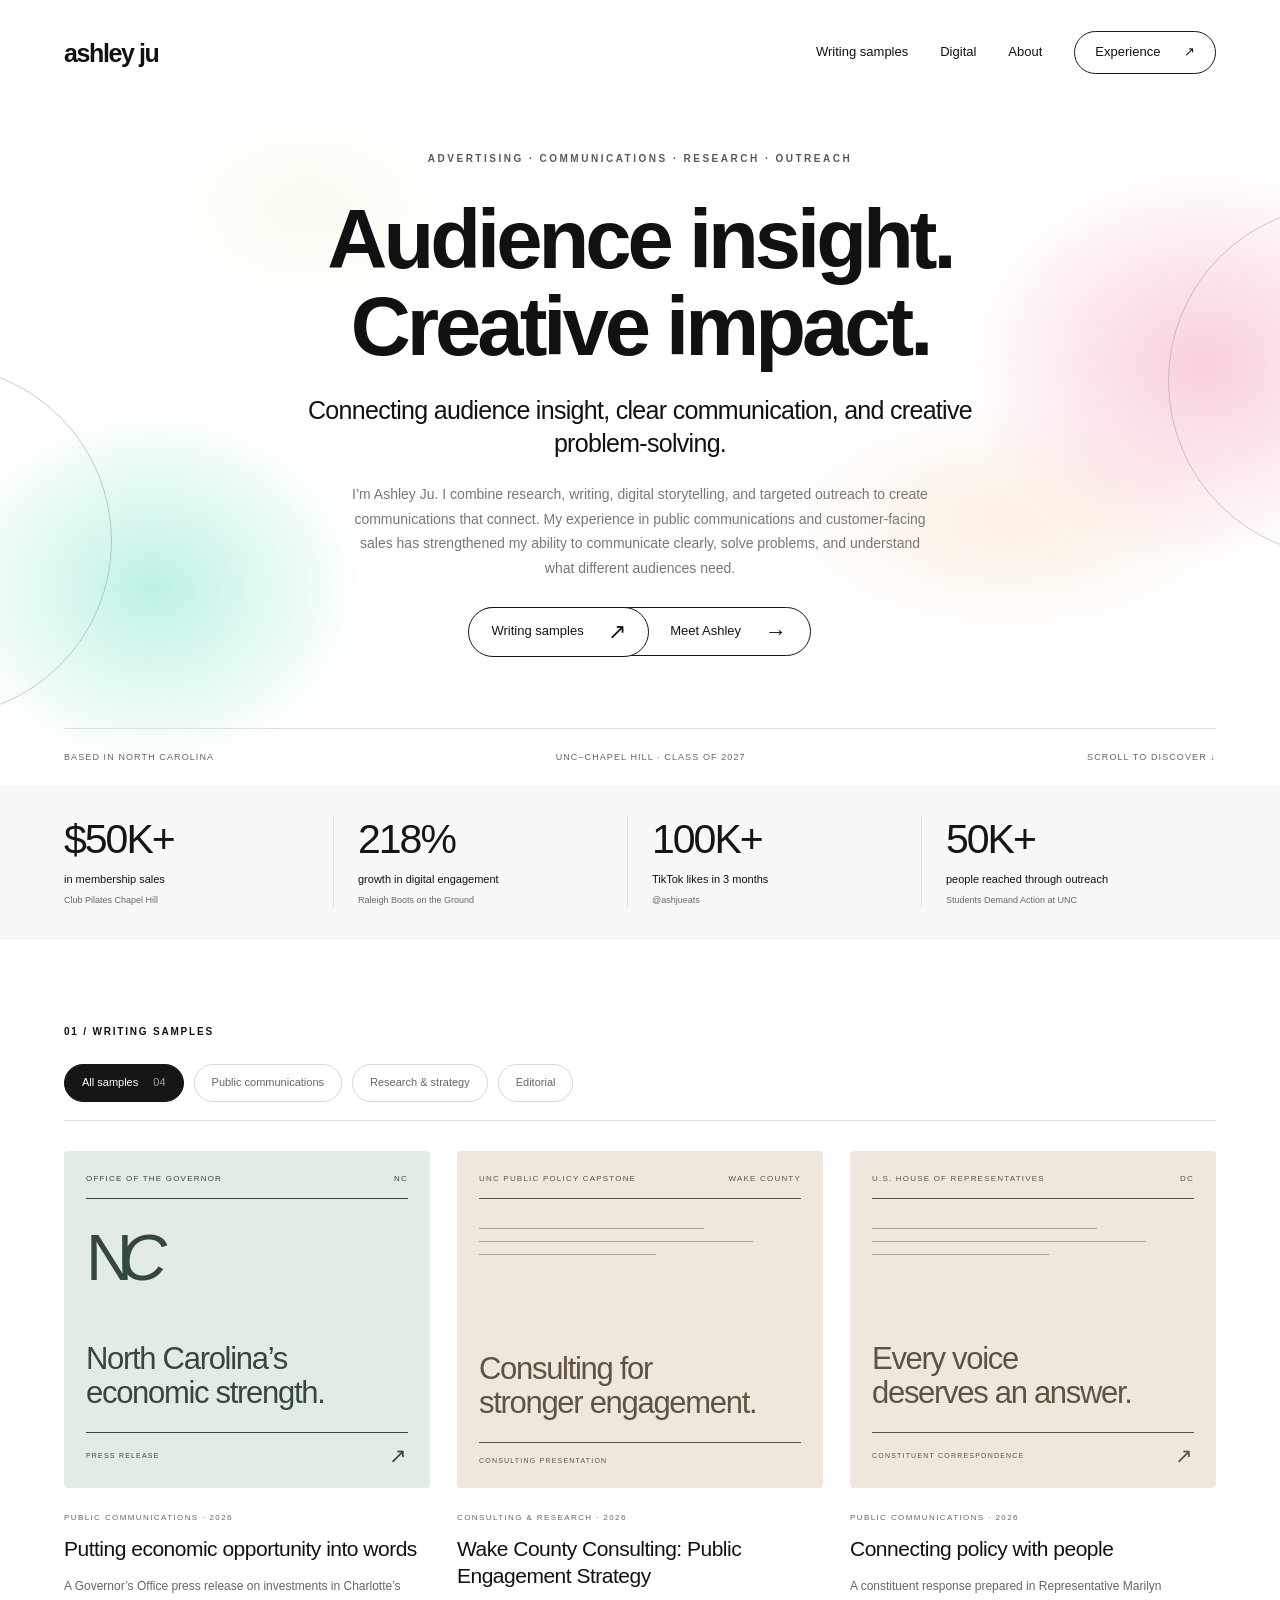
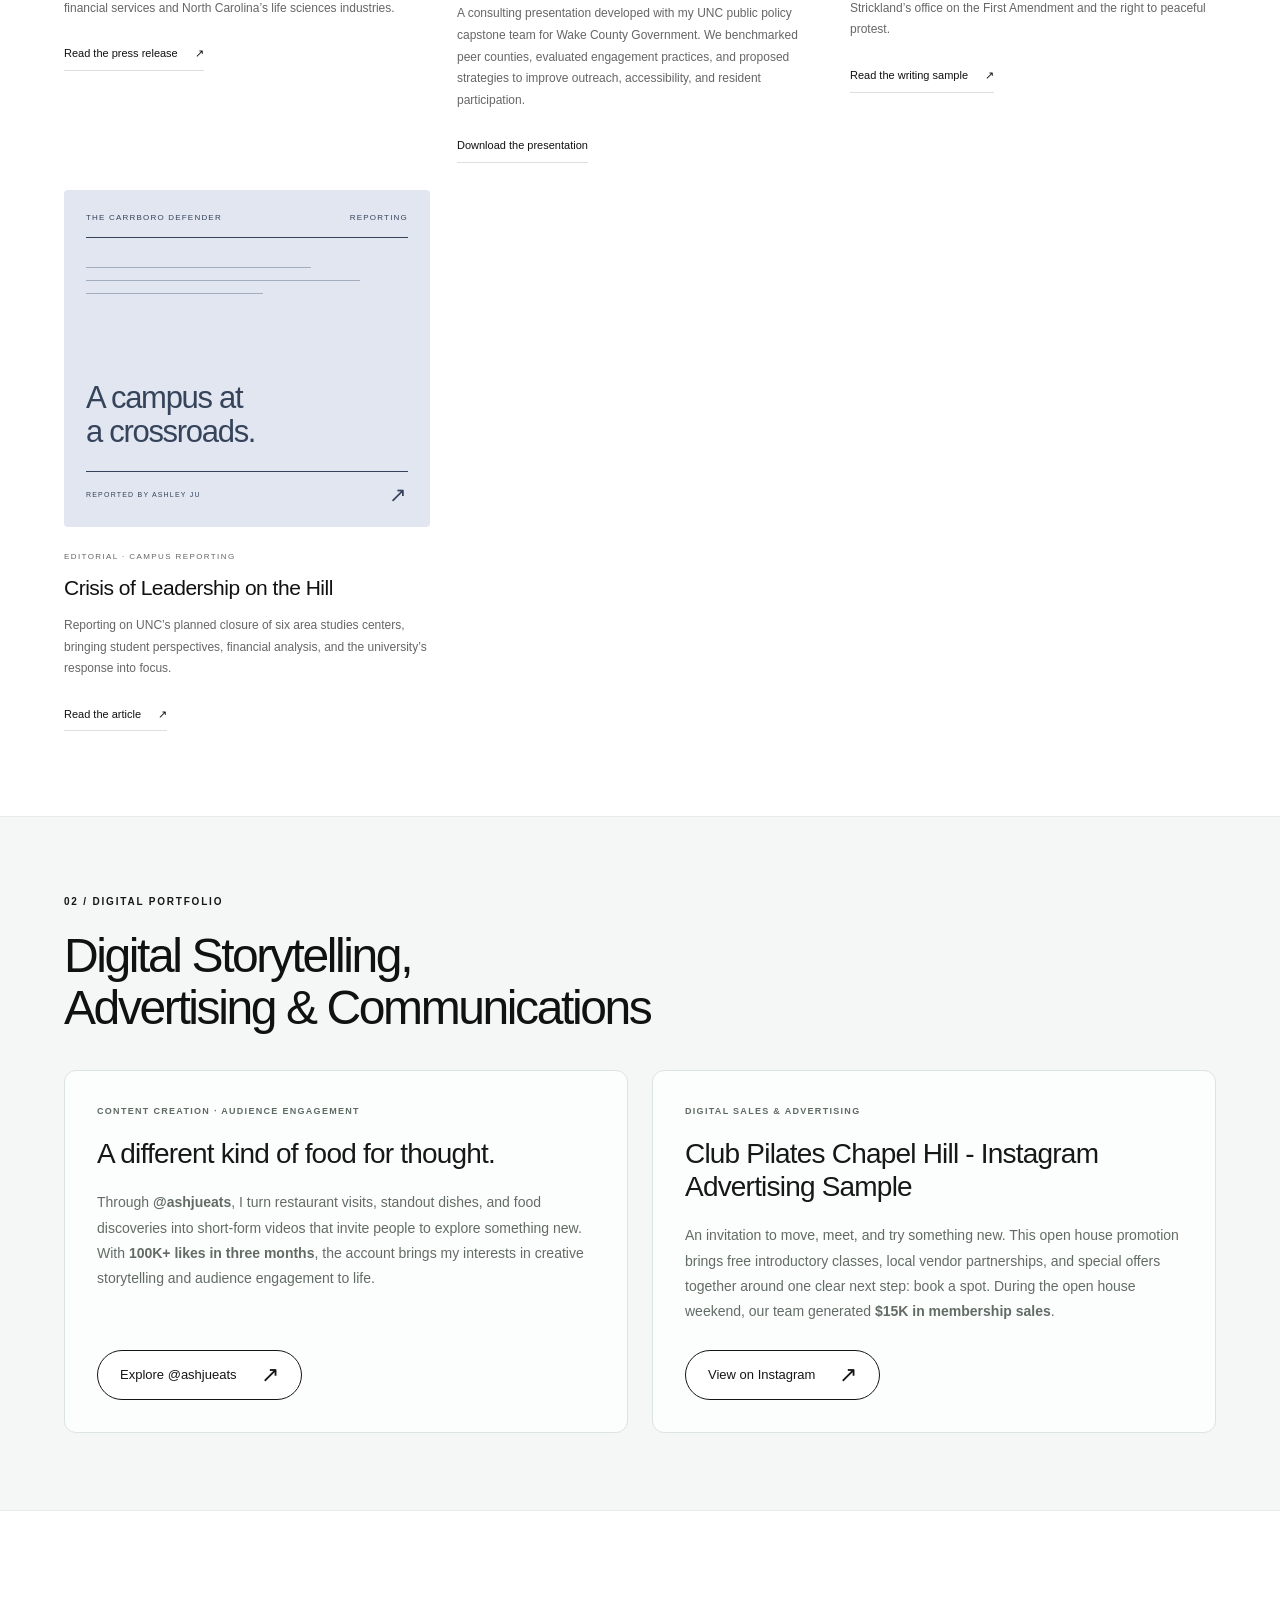
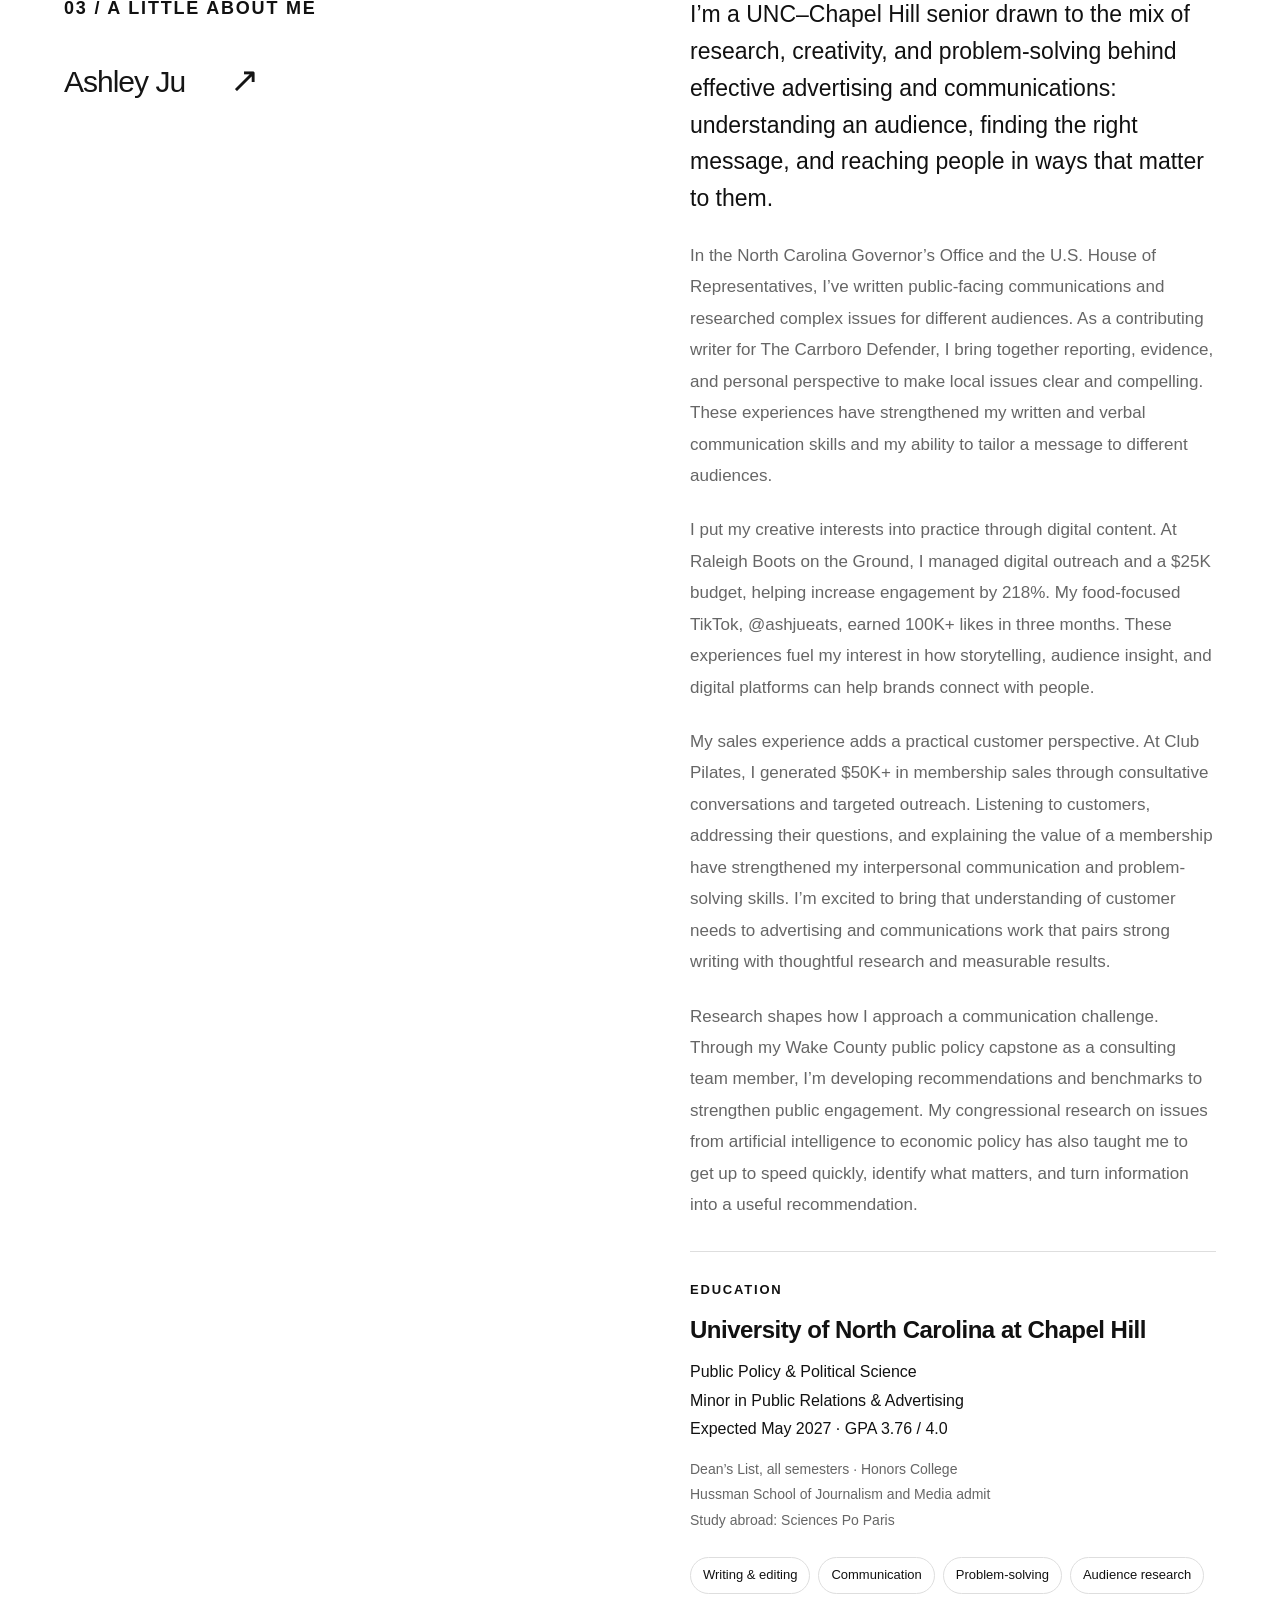
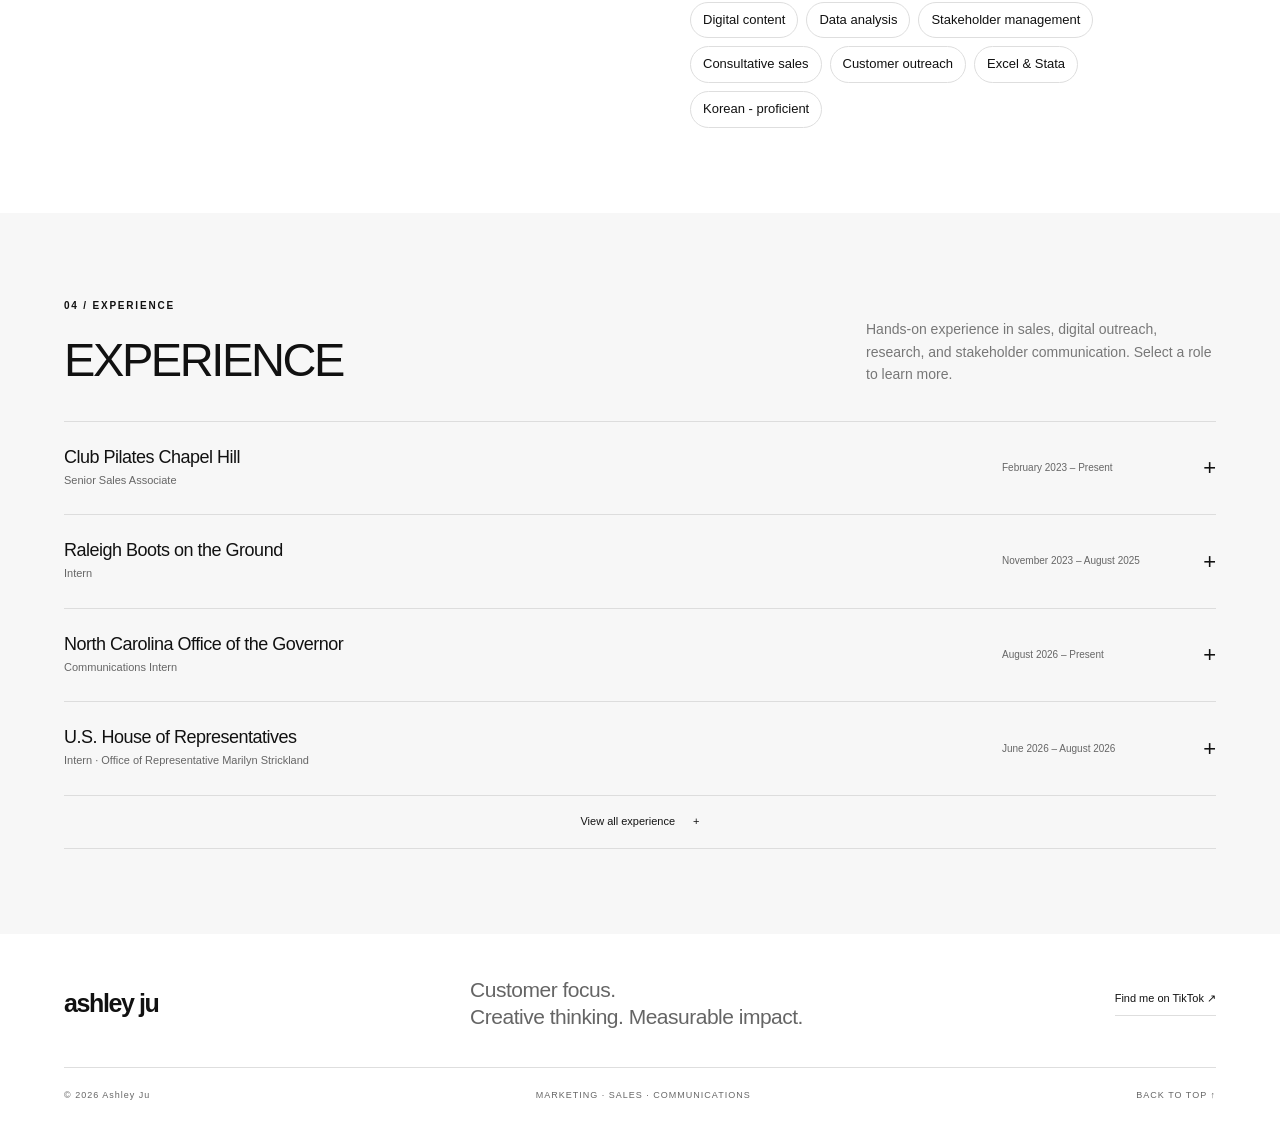
==== commit dd95a0c1: "Add files via upload" ====
--- a/index.html
+++ b/index.html
@@ -4,9 +4,10 @@
 <header><a class="brand" href="#" aria-label="Ashley Ju home">ashley ju</a><nav aria-label="Main navigation"><a href="#work">Writing samples</a><a href="#digital">Digital</a><a href="#about">About</a><a class="nav-last" href="#experience">Experience <span>↗</span></a></nav></header>
 <main id="main"><section class="hero wrap"><div class="eyebrow">ADVERTISING · COMMUNICATIONS · RESEARCH · OUTREACH</div><div class="hero-grid"><div><h1><span>Audience insight.</span><span>Creative impact.</span></h1><p class="hero-subtitle">Connecting audience insight, clear communication, and creative problem-solving.</p><p class="intro">I’m Ashley Ju. I combine research, writing, digital storytelling, and targeted outreach to create communications that connect. My experience in public communications and customer-facing sales has strengthened my ability to communicate clearly, solve problems, and understand what different audiences need.</p><div class="hero-actions"><a class="button" href="#work">Writing samples <span>↗</span></a><a class="button secondary" href="#about">Meet Ashley <span>→</span></a></div></div></div><div class="hero-foot"><span>BASED IN NORTH CAROLINA</span><span>UNC–CHAPEL HILL · CLASS OF 2027</span><a href="#work">SCROLL TO DISCOVER ↓</a></div></section>
 <section class="metrics" aria-label="Selected results"><div class="wrap metric-grid"><div><strong>$50K+</strong><span>in membership sales<small>Club Pilates Chapel Hill</small></span></div><div><strong>218%</strong><span>growth in digital engagement<small>Raleigh Boots on the Ground</small></span></div><div><strong>100K+</strong><span>TikTok likes in 3 months<small>@ashjueats</small></span></div><div><strong>50K+</strong><span>people reached through outreach<small>Students Demand Action at UNC</small></span></div></div></section>
-<section class="wrap section" id="work"><h2 class="eyebrow samples-label">01 / WRITING SAMPLES</h2><div class="filters" role="group" aria-label="Filter writing samples"><button class="active" data-filter="all" aria-pressed="true">All samples <span>03</span></button><button data-filter="public" aria-pressed="false">Public communications</button><button data-filter="editorial" aria-pressed="false">Editorial</button></div>
+<section class="wrap section" id="work"><h2 class="eyebrow samples-label">01 / WRITING SAMPLES</h2><div class="filters" role="group" aria-label="Filter writing samples"><button class="active" data-filter="all" aria-pressed="true">All samples <span>04</span></button><button data-filter="public" aria-pressed="false">Public communications</button><button data-filter="research" aria-pressed="false">Research &amp; strategy</button><button data-filter="editorial" aria-pressed="false">Editorial</button></div>
 <div class="work-grid">
 <article class="work-card" data-category="public"><a class="cover cover-press" href="assets/In%20Charlotte%2C%20Governor%20Stein%20Celebrates%20North%20Carolina%E2%80%99s%20Economic%20Strength.pdf" target="_blank" rel="noopener" aria-label="Read Governor’s Office press release PDF"><div class="cover-top">OFFICE OF THE GOVERNOR<span>NC</span></div><div class="press-mark">N<span>C</span></div><div class="cover-title">North Carolina’s<br>economic strength.</div><div class="cover-bottom">PRESS RELEASE<span>↗</span></div></a><div class="card-meta">PUBLIC COMMUNICATIONS · 2026</div><h3>Putting economic opportunity into words</h3><p>A Governor’s Office press release on investments in Charlotte’s financial services and North Carolina’s life sciences industries.</p><a class="text-link" href="assets/In%20Charlotte%2C%20Governor%20Stein%20Celebrates%20North%20Carolina%E2%80%99s%20Economic%20Strength.pdf" target="_blank" rel="noopener">Read the press release <span>↗</span></a></article>
+<article class="work-card" data-category="research"><a class="cover cover-house" href="assets/Wake-County-Engagement-Benchmarking.pptx" aria-label="Download Wake County engagement benchmarking presentation"><div class="cover-top">UNC PUBLIC POLICY CAPSTONE<span>WAKE COUNTY</span></div><div class="letter-lines"><span></span><span></span><span></span></div><div class="cover-title">Consulting for<br>stronger engagement.</div><div class="cover-bottom">CONSULTING PRESENTATION</div></a><div class="card-meta">CONSULTING &amp; RESEARCH · 2026</div><h3>Wake County Consulting: Public Engagement Strategy</h3><p>A consulting presentation developed with my UNC public policy capstone team for Wake County Government. We benchmarked peer counties, evaluated engagement practices, and proposed strategies to improve outreach, accessibility, and resident participation.</p><a class="text-link" href="assets/Wake-County-Engagement-Benchmarking.pptx">Download the presentation</a></article>
 <article class="work-card" data-category="public"><a class="cover cover-house" href="assets/constituent-correspondence.pdf" target="_blank" rel="noopener" aria-label="Read congressional writing sample PDF"><div class="cover-top">U.S. HOUSE OF REPRESENTATIVES<span>DC</span></div><div class="letter-lines"><span></span><span></span><span></span></div><div class="cover-title">Every voice<br>deserves an answer.</div><div class="cover-bottom">CONSTITUENT CORRESPONDENCE<span>↗</span></div></a><div class="card-meta">PUBLIC COMMUNICATIONS · 2026</div><h3>Connecting policy with people</h3><p>A constituent response prepared in Representative Marilyn Strickland’s office on the First Amendment and the right to peaceful protest.</p><a class="text-link" href="assets/constituent-correspondence.pdf" target="_blank" rel="noopener">Read the writing sample <span>↗</span></a></article>
 <article class="work-card" data-category="editorial"><a class="cover cover-reporting" href="assets/AREA%20STUDIES%20CENTERS%20CLOSING.pdf" target="_blank" rel="noopener" aria-label="Read Crisis of Leadership on the Hill PDF"><div class="cover-top">THE CARRBORO DEFENDER<span>REPORTING</span></div><div class="letter-lines"><span></span><span></span><span></span></div><div class="cover-title">A campus at<br>a crossroads.</div><div class="cover-bottom">REPORTED BY ASHLEY JU<span>↗</span></div></a><div class="card-meta">EDITORIAL · CAMPUS REPORTING</div><h3>Crisis of Leadership on the Hill</h3><p>Reporting on UNC’s planned closure of six area studies centers, bringing student perspectives, financial analysis, and the university’s response into focus.</p><a class="text-link" href="assets/AREA%20STUDIES%20CENTERS%20CLOSING.pdf" target="_blank" rel="noopener">Read the article <span>↗</span></a></article>
 </div></section>
